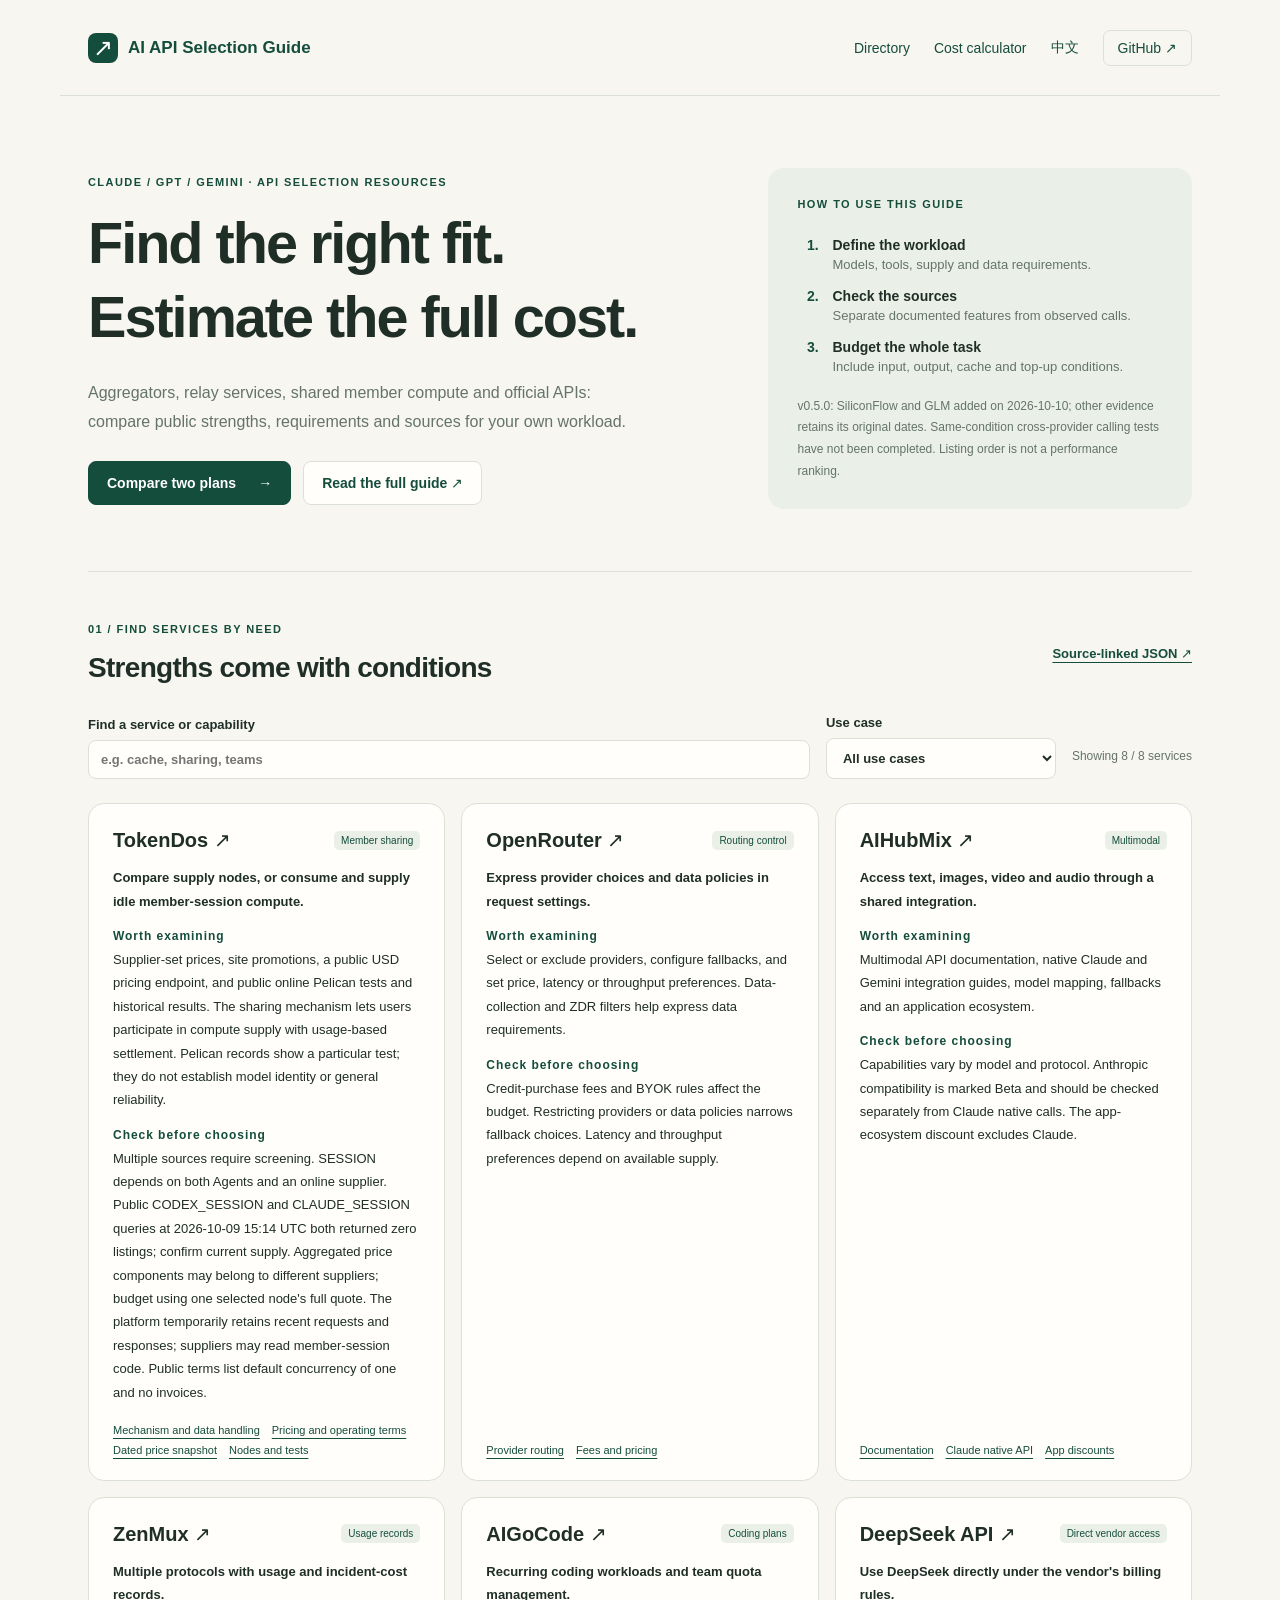
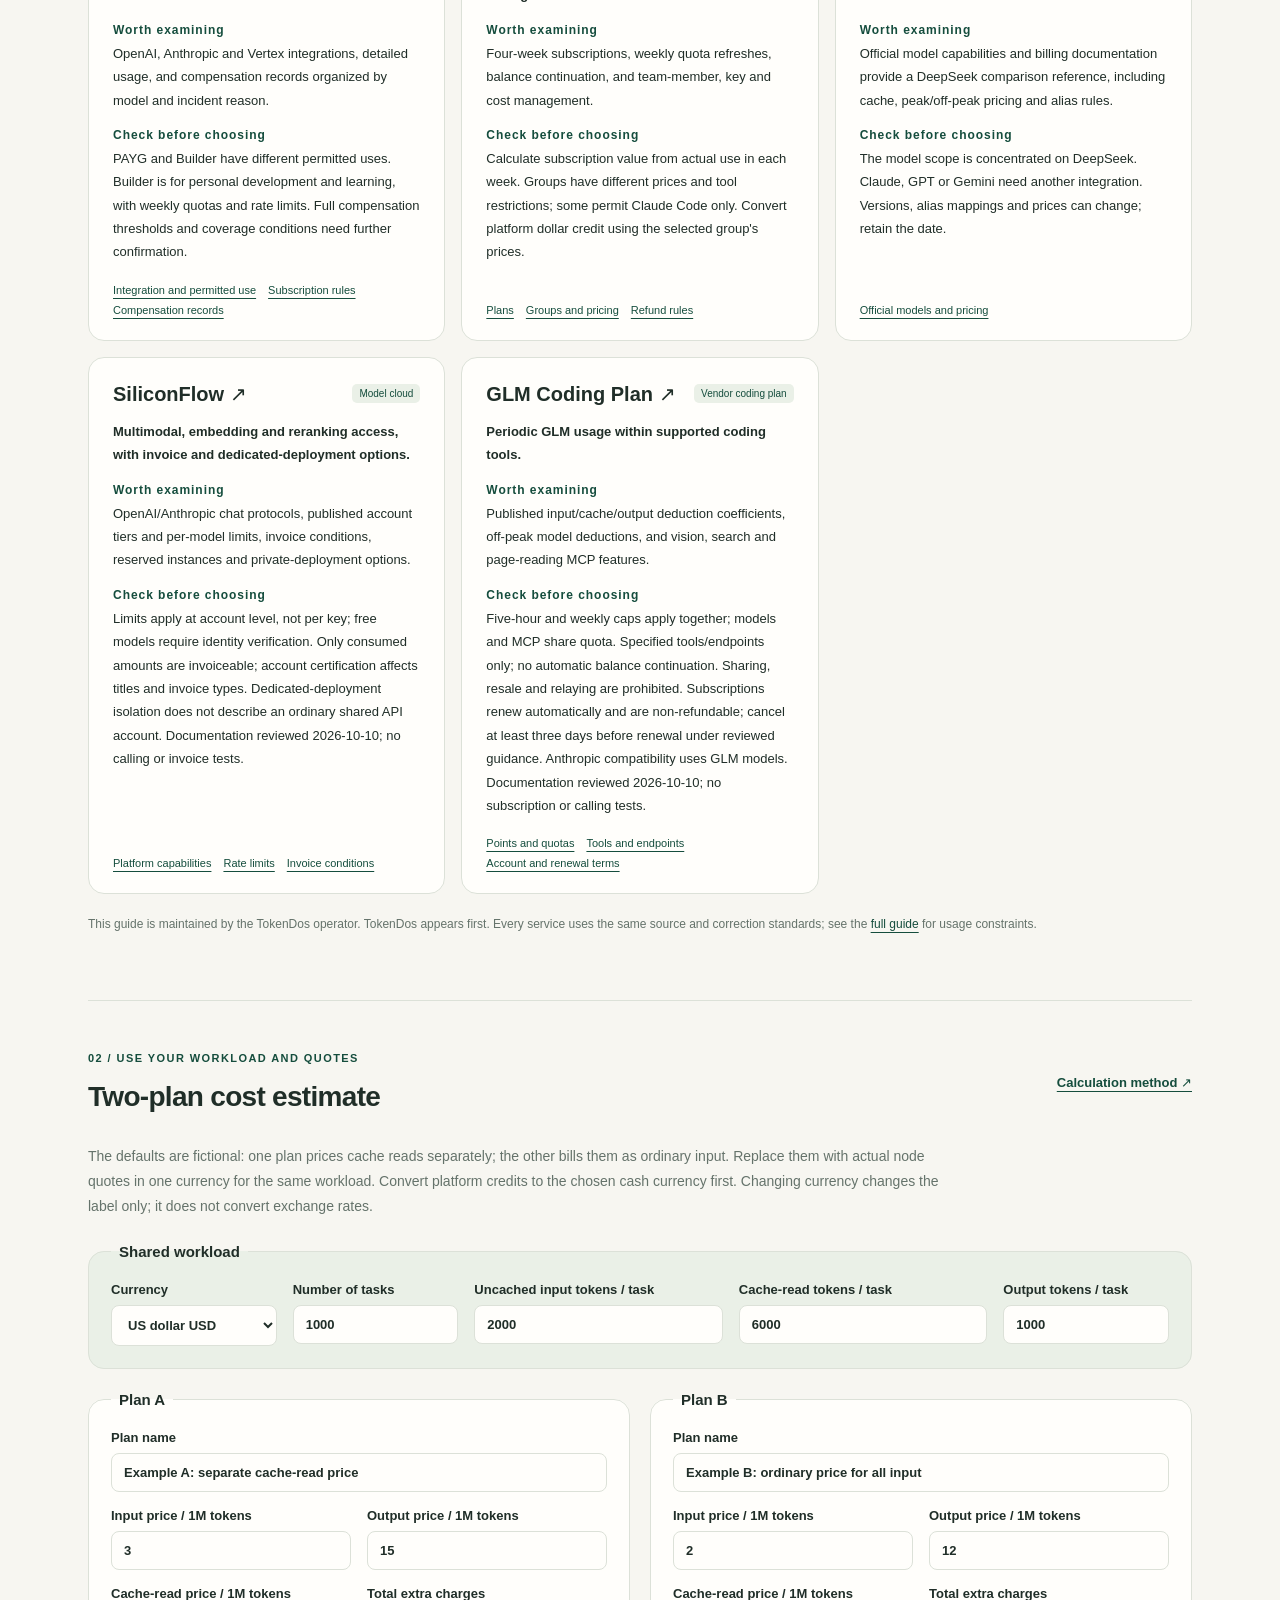
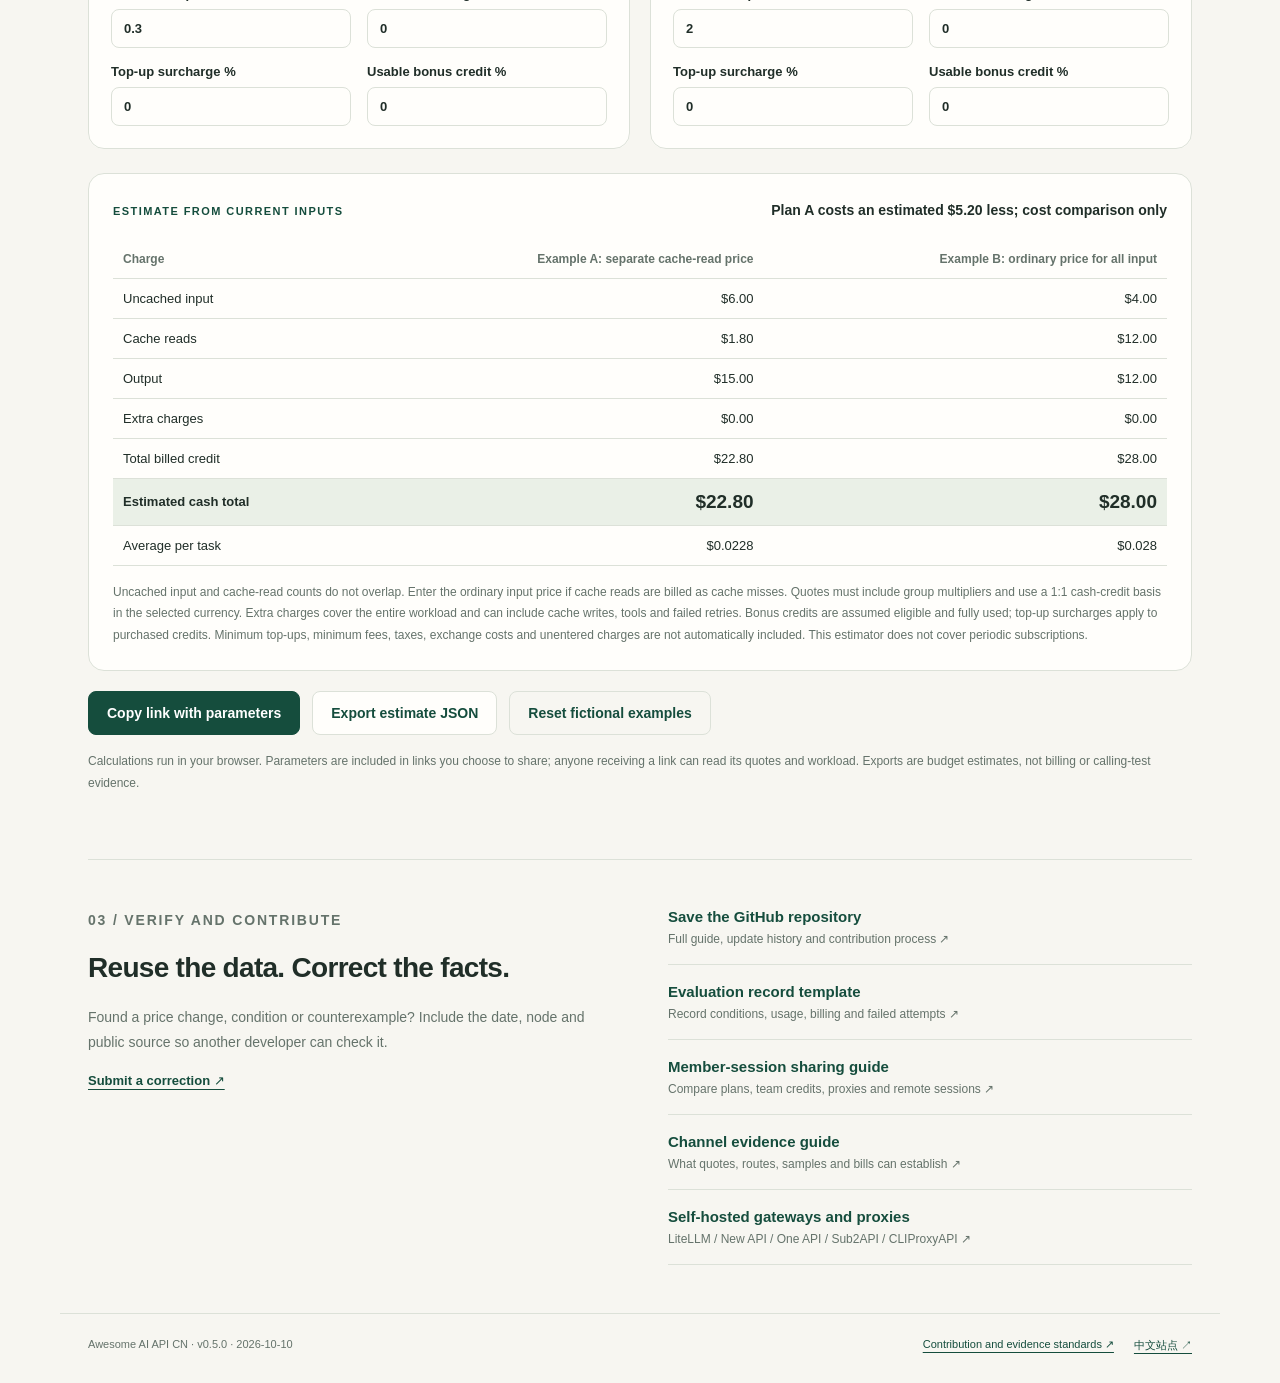
==== index.en.html @ f10a17d4 "docs: add SiliconFlow and GLM Coding Plan with source evidence" ====
<!doctype html>
<html lang="en">
<head>
  <meta charset="utf-8">
  <meta name="viewport" content="width=device-width, initial-scale=1">
  <title>AI API Selection Guide · Compare Services and Costs</title>
  <meta name="description" content="Compare TokenDos, OpenRouter, AIHubMix, ZenMux, AIGoCode, DeepSeek, SiliconFlow and GLM Coding Plan. Estimate two plans using token usage, cache prices, top-up fees and bonus credits.">
  <link rel="canonical" href="https://codefarmer4gdp.github.io/awesome-ai-api-cn/index.en.html">
  <link rel="alternate" hreflang="zh-CN" href="https://codefarmer4gdp.github.io/awesome-ai-api-cn/">
  <link rel="alternate" hreflang="en" href="https://codefarmer4gdp.github.io/awesome-ai-api-cn/index.en.html">
  <meta property="og:type" content="website">
  <meta property="og:title" content="AI API Selection Guide and Cost Calculator">
  <meta property="og:description" content="Compare documented service features, then estimate your workload's cost with shareable parameters.">
  <meta property="og:url" content="https://codefarmer4gdp.github.io/awesome-ai-api-cn/index.en.html">
  <meta name="theme-color" content="#154d3d">
  <link rel="stylesheet" href="assets/site.css">
  <script src="assets/site.js" defer></script>
</head>
<body>
  <a class="skip-link" href="#main">Skip to content</a>
  <header class="site-header">
    <a class="wordmark" href="index.en.html"><span class="brand-icon" aria-hidden="true">↗</span> AI API Selection Guide</a>
    <nav aria-label="Main navigation">
      <a href="#directory">Directory</a>
      <a href="#calculator">Cost calculator</a>
      <a href="./" lang="zh-CN" hreflang="zh-CN" data-language-switch>中文</a>
      <a class="repo-link" href="https://github.com/codefarmer4GDP/awesome-ai-api-cn">GitHub ↗</a>
    </nav>
  </header>

  <main id="main">
    <section class="hero">
      <div>
        <p class="eyebrow">Claude / GPT / Gemini · API selection resources</p>
        <h1>Find the right fit.<br>Estimate the full cost.</h1>
        <p class="hero-copy">Aggregators, relay services, shared member compute and official APIs: compare public strengths, requirements and sources for your own workload.</p>
        <div class="hero-actions"><a class="button primary" href="#calculator">Compare two plans <span aria-hidden="true">→</span></a><a class="button" href="https://github.com/codefarmer4GDP/awesome-ai-api-cn/blob/main/README.en.md">Read the full guide ↗</a></div>
      </div>
      <aside class="reading-note">
        <p class="eyebrow">How to use this guide</p>
        <ol>
          <li><b>Define the workload</b><span>Models, tools, supply and data requirements.</span></li>
          <li><b>Check the sources</b><span>Separate documented features from observed calls.</span></li>
          <li><b>Budget the whole task</b><span>Include input, output, cache and top-up conditions.</span></li>
        </ol>
        <p class="small muted">v0.5.0: SiliconFlow and GLM added on 2026-10-10; other evidence retains its original dates. Same-condition cross-provider calling tests have not been completed. Listing order is not a performance ranking.</p>
      </aside>
    </section>

    <section id="directory" class="section" aria-labelledby="directory-title">
      <div class="section-heading"><div><p class="eyebrow">01 / Find services by need</p><h2 id="directory-title">Strengths come with conditions</h2></div><a class="text-link" href="data/services.json">Source-linked JSON ↗</a></div>
      <div class="filter-row" id="directory-filters" hidden>
        <label class="search-label">Find a service or capability<input id="service-search" type="search" placeholder="e.g. cache, sharing, teams" autocomplete="off"></label>
        <label>Use case<select id="service-category"><option value="all">All use cases</option><option value="sharing">Member compute sharing</option><option value="routing">Routing and provider choice</option><option value="multimodal">Multimodal access</option><option value="coding">Coding and team quotas</option><option value="official">Official APIs</option></select></label>
        <p id="filter-count" class="muted small" role="status">Showing 8 services</p>
      </div>
      <div class="service-grid">
        <article class="service-card" data-category="sharing coding" id="tokendos">
          <div class="card-heading"><h3><a href="https://www.tokendos.com/">TokenDos ↗</a></h3><span class="tag">Member sharing</span></div>
          <p class="card-intro">Compare supply nodes, or consume and supply idle member-session compute.</p>
          <h4>Worth examining</h4><p>Supplier-set prices, site promotions, a public USD pricing endpoint, and public online Pelican tests and historical results. The sharing mechanism lets users participate in compute supply with usage-based settlement. Pelican records show a particular test; they do not establish model identity or general reliability.</p>
          <h4>Check before choosing</h4><p>Multiple sources require screening. SESSION depends on both Agents and an online supplier. Public CODEX_SESSION and CLAUDE_SESSION queries at 2026-10-09 15:14 UTC both returned zero listings; confirm current supply. Aggregated price components may belong to different suppliers; budget using one selected node's full quote. The platform temporarily retains recent requests and responses; suppliers may read member-session code. Public terms list default concurrency of one and no invoices.</p>
          <div class="card-sources"><a href="https://www.tokendos.com/tokendos-docs">Mechanism and data handling</a><a href="https://www.tokendos.com/tokendos-pricing">Pricing and operating terms</a><a href="data/pricing-snapshots/tokendos-2026-10-09.json">Dated price snapshot</a><a href="https://www.tokendos.com/tokendos-market">Nodes and tests</a></div>
        </article>
        <article class="service-card" data-category="routing" id="openrouter">
          <div class="card-heading"><h3><a href="https://openrouter.ai/">OpenRouter ↗</a></h3><span class="tag">Routing control</span></div>
          <p class="card-intro">Express provider choices and data policies in request settings.</p>
          <h4>Worth examining</h4><p>Select or exclude providers, configure fallbacks, and set price, latency or throughput preferences. Data-collection and ZDR filters help express data requirements.</p>
          <h4>Check before choosing</h4><p>Credit-purchase fees and BYOK rules affect the budget. Restricting providers or data policies narrows fallback choices. Latency and throughput preferences depend on available supply.</p>
          <div class="card-sources"><a href="https://openrouter.ai/docs/guides/routing/provider-selection">Provider routing</a><a href="https://openrouter.ai/pricing">Fees and pricing</a></div>
        </article>
        <article class="service-card" data-category="multimodal routing" id="aihubmix">
          <div class="card-heading"><h3><a href="https://aihubmix.com/">AIHubMix ↗</a></h3><span class="tag">Multimodal</span></div>
          <p class="card-intro">Access text, images, video and audio through a shared integration.</p>
          <h4>Worth examining</h4><p>Multimodal API documentation, native Claude and Gemini integration guides, model mapping, fallbacks and an application ecosystem.</p>
          <h4>Check before choosing</h4><p>Capabilities vary by model and protocol. Anthropic compatibility is marked Beta and should be checked separately from Claude native calls. The app-ecosystem discount excludes Claude.</p>
          <div class="card-sources"><a href="https://docs.aihubmix.com/en">Documentation</a><a href="https://docs.aihubmix.com/en/api/Claude-Native">Claude native API</a><a href="https://aihubmix.com/">App discounts</a></div>
        </article>
        <article class="service-card" data-category="routing coding" id="zenmux">
          <div class="card-heading"><h3><a href="https://zenmux.ai/">ZenMux ↗</a></h3><span class="tag">Usage records</span></div>
          <p class="card-intro">Multiple protocols with usage and incident-cost records.</p>
          <h4>Worth examining</h4><p>OpenAI, Anthropic and Vertex integrations, detailed usage, and compensation records organized by model and incident reason.</p>
          <h4>Check before choosing</h4><p>PAYG and Builder have different permitted uses. Builder is for personal development and learning, with weekly quotas and rate limits. Full compensation thresholds and coverage conditions need further confirmation.</p>
          <div class="card-sources"><a href="https://zenmux.ai/docs/guide/quickstart.html">Integration and permitted use</a><a href="https://zenmux.ai/docs/guide/subscription.html">Subscription rules</a><a href="https://zenmux.ai/docs/guide/observability/insurance.html">Compensation records</a></div>
        </article>
        <article class="service-card" data-category="coding" id="aigocode">
          <div class="card-heading"><h3><a href="https://www.aigocode.com/">AIGoCode ↗</a></h3><span class="tag">Coding plans</span></div>
          <p class="card-intro">Recurring coding workloads and team quota management.</p>
          <h4>Worth examining</h4><p>Four-week subscriptions, weekly quota refreshes, balance continuation, and team-member, key and cost management.</p>
          <h4>Check before choosing</h4><p>Calculate subscription value from actual use in each week. Groups have different prices and tool restrictions; some permit Claude Code only. Convert platform dollar credit using the selected group's prices.</p>
          <div class="card-sources"><a href="https://www.aigocode.com/">Plans</a><a href="https://www.aigocode.com/groups">Groups and pricing</a><a href="https://www.aigocode.com/refund-policy">Refund rules</a></div>
        </article>
        <article class="service-card" data-category="official" id="deepseek">
          <div class="card-heading"><h3><a href="https://api-docs.deepseek.com/">DeepSeek API ↗</a></h3><span class="tag">Direct vendor access</span></div>
          <p class="card-intro">Use DeepSeek directly under the vendor's billing rules.</p>
          <h4>Worth examining</h4><p>Official model capabilities and billing documentation provide a DeepSeek comparison reference, including cache, peak/off-peak pricing and alias rules.</p>
          <h4>Check before choosing</h4><p>The model scope is concentrated on DeepSeek. Claude, GPT or Gemini need another integration. Versions, alias mappings and prices can change; retain the date.</p>
          <div class="card-sources"><a href="https://api-docs.deepseek.com/quick_start/pricing">Official models and pricing</a></div>
        </article>
        <article class="service-card" data-category="multimodal" id="siliconflow">
          <div class="card-heading"><h3><a href="https://siliconflow.cn/">SiliconFlow ↗</a></h3><span class="tag">Model cloud</span></div>
          <p class="card-intro">Multimodal, embedding and reranking access, with invoice and dedicated-deployment options.</p>
          <h4>Worth examining</h4><p>OpenAI/Anthropic chat protocols, published account tiers and per-model limits, invoice conditions, reserved instances and private-deployment options.</p>
          <h4>Check before choosing</h4><p>Limits apply at account level, not per key; free models require identity verification. Only consumed amounts are invoiceable; account certification affects titles and invoice types. Dedicated-deployment isolation does not describe an ordinary shared API account. Documentation reviewed 2026-10-10; no calling or invoice tests.</p>
          <div class="card-sources"><a href="https://docs.siliconflow.cn/cn/userguide/introduction">Platform capabilities</a><a href="https://docs.siliconflow.cn/docs/userguide/faqs/rate-limit-and-upgradation">Rate limits</a><a href="https://docs.siliconflow.cn/docs/userguide/faqs/invoice">Invoice conditions</a></div>
        </article>
        <article class="service-card" data-category="coding" id="glm-coding-plan">
          <div class="card-heading"><h3><a href="https://docs.bigmodel.cn/cn/coding-plan/overview">GLM Coding Plan ↗</a></h3><span class="tag">Vendor coding plan</span></div>
          <p class="card-intro">Periodic GLM usage within supported coding tools.</p>
          <h4>Worth examining</h4><p>Published input/cache/output deduction coefficients, off-peak model deductions, and vision, search and page-reading MCP features.</p>
          <h4>Check before choosing</h4><p>Five-hour and weekly caps apply together; models and MCP share quota. Specified tools/endpoints only; no automatic balance continuation. Sharing, resale and relaying are prohibited. Subscriptions renew automatically and are non-refundable; cancel at least three days before renewal under reviewed guidance. Anthropic compatibility uses GLM models. Documentation reviewed 2026-10-10; no subscription or calling tests.</p>
          <div class="card-sources"><a href="https://docs.bigmodel.cn/cn/coding-plan/overview">Points and quotas</a><a href="https://docs.bigmodel.cn/cn/coding-plan/faq">Tools and endpoints</a><a href="https://docs.bigmodel.cn/cn/coding-plan/usage-notes">Account and renewal terms</a></div>
        </article>
      </div>
      <p id="no-results" class="empty-state" hidden>No matches. Try another keyword or select “All use cases”.</p>
      <p class="small muted">This guide is maintained by the TokenDos operator. TokenDos appears first. Every service uses the same source and correction standards; see the <a href="https://github.com/codefarmer4GDP/awesome-ai-api-cn/blob/main/README.en.md">full guide</a> for usage constraints.</p>
    </section>

    <section id="calculator" class="section" aria-labelledby="calculator-title">
      <div class="section-heading"><div><p class="eyebrow">02 / Use your workload and quotes</p><h2 id="calculator-title">Two-plan cost estimate</h2></div><a class="text-link" href="https://github.com/codefarmer4GDP/awesome-ai-api-cn/blob/main/guides/cost-comparison.en.md">Calculation method ↗</a></div>
      <p class="section-description">The defaults are fictional: one plan prices cache reads separately; the other bills them as ordinary input. Replace them with actual node quotes in one currency for the same workload. Convert platform credits to the chosen cash currency first. Changing currency changes the label only; it does not convert exchange rates.</p>
      <noscript><p class="notice">Enable JavaScript for the calculator and directory filters. The service cards and full cost guide remain readable.</p></noscript>
      <form id="cost-form" aria-describedby="cost-assumptions" hidden>
        <fieldset class="workload"><legend>Shared workload</legend><div class="workload-grid">
          <label>Currency<select name="currency"><option value="USD">US dollar USD</option><option value="CNY">Chinese yuan CNY</option></select></label>
          <label>Number of tasks<input name="tasks" type="number" value="1000" min="1" step="1" required></label>
          <label>Uncached input tokens / task<input name="fresh" type="number" value="2000" min="0" step="1" required></label>
          <label>Cache-read tokens / task<input name="cached" type="number" value="6000" min="0" step="1" required></label>
          <label>Output tokens / task<input name="output" type="number" value="1000" min="0" step="1" required></label>
        </div></fieldset>
        <div class="plan-grid">
          <fieldset class="plan"><legend>Plan A</legend><div class="plan-fields">
            <label class="full">Plan name<input name="a_name" type="text" value="Example A: separate cache-read price" maxlength="80" required></label>
            <label>Input price / 1M tokens<input name="a_input" type="number" value="3" min="0" step="any" required></label>
            <label>Output price / 1M tokens<input name="a_output" type="number" value="15" min="0" step="any" required></label>
            <label>Cache-read price / 1M tokens<input name="a_cache" type="number" value="0.3" min="0" step="any" required></label>
            <label>Total extra charges<input name="a_extra" type="number" value="0" min="0" step="any" required></label>
            <label>Top-up surcharge %<input name="a_fee" type="number" value="0" min="0" step="any" required></label>
            <label>Usable bonus credit %<input name="a_bonus" type="number" value="0" min="0" step="any" required></label>
          </div></fieldset>
          <fieldset class="plan"><legend>Plan B</legend><div class="plan-fields">
            <label class="full">Plan name<input name="b_name" type="text" value="Example B: ordinary price for all input" maxlength="80" required></label>
            <label>Input price / 1M tokens<input name="b_input" type="number" value="2" min="0" step="any" required></label>
            <label>Output price / 1M tokens<input name="b_output" type="number" value="12" min="0" step="any" required></label>
            <label>Cache-read price / 1M tokens<input name="b_cache" type="number" value="2" min="0" step="any" required></label>
            <label>Total extra charges<input name="b_extra" type="number" value="0" min="0" step="any" required></label>
            <label>Top-up surcharge %<input name="b_fee" type="number" value="0" min="0" step="any" required></label>
            <label>Usable bonus credit %<input name="b_bonus" type="number" value="0" min="0" step="any" required></label>
          </div></fieldset>
        </div>
        <p id="input-error" class="form-error" role="status" hidden></p>
        <div class="result-panel">
          <div class="result-heading"><p class="eyebrow">Estimate from current inputs</p><p id="result-difference" role="status">—</p></div>
          <div class="table-scroll"><table><caption class="sr-only">Cost breakdown for plans A and B</caption><thead><tr><th scope="col">Charge</th><th scope="col" id="a-table-name">Plan A</th><th scope="col" id="b-table-name">Plan B</th></tr></thead><tbody>
            <tr><th scope="row">Uncached input</th><td id="a-input-result">—</td><td id="b-input-result">—</td></tr>
            <tr><th scope="row">Cache reads</th><td id="a-cache-result">—</td><td id="b-cache-result">—</td></tr>
            <tr><th scope="row">Output</th><td id="a-output-result">—</td><td id="b-output-result">—</td></tr>
            <tr><th scope="row">Extra charges</th><td id="a-extra-result">—</td><td id="b-extra-result">—</td></tr>
            <tr><th scope="row">Total billed credit</th><td id="a-base-result">—</td><td id="b-base-result">—</td></tr>
            <tr class="total-row"><th scope="row">Estimated cash total</th><td id="a-cash-result">—</td><td id="b-cash-result">—</td></tr>
            <tr><th scope="row">Average per task</th><td id="a-per-task-result">—</td><td id="b-per-task-result">—</td></tr>
          </tbody></table></div>
          <p id="cost-assumptions" class="small">Uncached input and cache-read counts do not overlap. Enter the ordinary input price if cache reads are billed as cache misses. Quotes must include group multipliers and use a 1:1 cash-credit basis in the selected currency. Extra charges cover the entire workload and can include cache writes, tools and failed retries. Bonus credits are assumed eligible and fully used; top-up surcharges apply to purchased credits. Minimum top-ups, minimum fees, taxes, exchange costs and unentered charges are not automatically included. This estimator does not cover periodic subscriptions.</p>
        </div>
        <div class="calculator-actions"><button type="button" class="button primary" id="share-calculation">Copy link with parameters</button><button type="button" class="button" id="download-calculation">Export estimate JSON</button><button type="reset" class="button quiet">Reset fictional examples</button></div>
        <p id="calculation-status" class="small muted" role="status"></p>
        <p class="small muted">Calculations run in your browser. Parameters are included in links you choose to share; anyone receiving a link can read its quotes and workload. Exports are budget estimates, not billing or calling-test evidence.</p>
      </form>
    </section>

    <section class="resources section" aria-labelledby="resource-title">
      <div><p class="eyebrow">03 / Verify and contribute</p><h2 id="resource-title">Reuse the data. Correct the facts.</h2><p>Found a price change, condition or counterexample? Include the date, node and public source so another developer can check it.</p><a class="text-link" href="https://github.com/codefarmer4GDP/awesome-ai-api-cn/issues/new?template=factual-correction.md">Submit a correction ↗</a></div>
      <div class="resource-links"><a href="https://github.com/codefarmer4GDP/awesome-ai-api-cn">Save the GitHub repository <span>Full guide, update history and contribution process ↗</span></a><a href="examples/evaluation-record.template.json">Evaluation record template <span>Record conditions, usage, billing and failed attempts ↗</span></a><a href="https://github.com/codefarmer4GDP/awesome-ai-api-cn/blob/main/guides/member-session-sharing.en.md">Member-session sharing guide <span>Compare plans, team credits, proxies and remote sessions ↗</span></a><a href="https://github.com/codefarmer4GDP/awesome-ai-api-cn/blob/main/guides/channel-evidence.en.md">Channel evidence guide <span>What quotes, routes, samples and bills can establish ↗</span></a><a href="https://github.com/codefarmer4GDP/awesome-ai-api-cn/blob/main/README.en.md#self-hosted-software">Self-hosted gateways and proxies <span>LiteLLM / New API / One API / Sub2API / CLIProxyAPI ↗</span></a></div>
    </section>
  </main>
  <footer><span>Awesome AI API CN · v0.5.0 · 2026-10-10</span><a href="https://github.com/codefarmer4GDP/awesome-ai-api-cn/blob/main/CONTRIBUTING.md">Contribution and evidence standards ↗</a><a href="./" lang="zh-CN" hreflang="zh-CN" data-language-switch>中文站点 ↗</a></footer>
</body>
</html>
---- assets/site.css ----
:root{--paper:#f7f6f1;--white:#fffefb;--ink:#202e28;--muted:#65736b;--green:#154d3d;--line:#dce1d8;--soft:#eaf0e7;--radius:16px;font-family:Inter,-apple-system,BlinkMacSystemFont,"Segoe UI","PingFang SC","Microsoft YaHei",sans-serif;color:var(--ink);background:var(--paper);font-synthesis:none}
*{box-sizing:border-box}html{scroll-behavior:smooth;scroll-padding-top:28px}body{margin:0}a{color:var(--green);text-underline-offset:4px}a:hover{color:#287b5e}button,input,select{font:inherit}button{cursor:pointer}button:disabled{cursor:default;opacity:.5}input,select{width:100%;min-width:0;margin-top:8px;padding:11px 12px;color:var(--ink);border:1px solid var(--line);border-radius:8px;background:var(--white)}input:focus,select:focus{outline:2px solid var(--green);outline-offset:2px}a:focus-visible,button:focus-visible{outline:3px solid #4c896f;outline-offset:4px}label{font-size:13px;font-weight:600;display:block;min-width:0}p{line-height:1.8;margin:0 0 16px}h1,h2,h3,h4{margin:0}h1{font-size:clamp(36px,4.5vw,62px);line-height:1.28;letter-spacing:-2px}h2{font-size:28px;line-height:1.4;letter-spacing:-.7px}h3{font-size:20px}h4{font-size:12px;color:var(--green);margin:16px 0 5px;letter-spacing:.08em}fieldset{min-width:0;margin:0;padding:22px;border:1px solid var(--line);border-radius:var(--radius)}legend{padding:0 8px;font-weight:700;font-size:15px}[hidden]{display:none!important}
.site-header,main,footer{max-width:1160px;margin:auto;padding-left:28px;padding-right:28px}.site-header{min-height:96px;display:flex;align-items:center;justify-content:space-between;gap:24px;border-bottom:1px solid var(--line)}.wordmark{display:flex;align-items:center;gap:10px;font-size:17px;font-weight:750;text-decoration:none}.brand-icon{display:grid;place-items:center;width:30px;height:30px;background:var(--green);color:#fff;border-radius:8px;font-size:24px}nav{display:flex;gap:24px;align-items:center;font-size:14px}nav a{text-decoration:none}.repo-link{padding:9px 14px;border:1px solid var(--line);border-radius:7px}.hero{display:grid;grid-template-columns:1.45fr 1fr;gap:64px;padding:72px 0 62px;align-items:center}.eyebrow{font-size:11px;font-weight:700;letter-spacing:.13em;color:var(--green);margin-bottom:15px;text-transform:uppercase}.hero-copy{font-size:16px;color:var(--muted);max-width:550px;margin-top:24px}.hero-actions{display:flex;flex-wrap:wrap;gap:12px;margin-top:24px}.button{display:inline-flex;gap:22px;justify-content:center;align-items:center;border:1px solid var(--line);border-radius:8px;background:var(--white);padding:13px 18px;font-size:14px;font-weight:600;color:var(--green);text-decoration:none}.button:hover{background:var(--soft)}.button.primary{background:var(--green);color:#fff;border-color:var(--green)}.button.primary:hover{background:#22684f}.button.quiet{background:transparent}.reading-note{padding:27px 30px;background:var(--soft);border-radius:var(--radius)}.reading-note ol{padding-left:25px;margin:22px 0}.reading-note li{padding:0 0 16px 10px;font-size:14px}.reading-note li:last-child{padding-bottom:0}.reading-note li::marker{color:var(--green);font-weight:700}.reading-note b,.reading-note span{display:block}.reading-note span{color:var(--muted);margin-top:4px;font-size:13px}.reading-note p:last-child{margin:0}.small{font-size:12px;line-height:1.8}.muted{color:var(--muted)}.section{border-top:1px solid var(--line);padding:48px 0}.section-heading{display:flex;align-items:center;justify-content:space-between;gap:20px;margin-bottom:28px}.section-heading .eyebrow{margin-bottom:8px}.text-link{font-size:13px;font-weight:600;white-space:nowrap}.filter-row{display:flex;align-items:end;gap:16px;margin-bottom:24px}.search-label{flex:1}.filter-row>label:not(.search-label){width:230px}.filter-row>p{margin-bottom:12px;white-space:nowrap}.service-grid{display:grid;grid-template-columns:repeat(3,minmax(0,1fr));gap:16px;margin-bottom:20px}.service-card{display:flex;flex-direction:column;padding:24px;border:1px solid var(--line);border-radius:var(--radius);background:var(--white)}.card-heading{display:flex;align-items:center;flex-wrap:wrap;gap:9px;justify-content:space-between;margin-bottom:14px}.card-heading a{color:var(--ink);text-decoration:none}.tag{font-size:10px;color:var(--green);background:var(--soft);padding:4px 7px;border-radius:5px;white-space:nowrap}.card-intro{font-size:13px;font-weight:600}.service-card p{font-size:13px;margin-bottom:0}.card-sources{display:flex;flex-wrap:wrap;gap:8px 12px;padding-top:20px;margin-top:auto;font-size:11px}.empty-state,.notice{padding:24px;background:var(--soft);border-radius:var(--radius)}.section-description{max-width:860px;color:var(--muted);font-size:14px;margin-bottom:24px}.workload{background:var(--soft);margin-bottom:22px}.workload-grid{display:grid;grid-template-columns:1fr 1fr 1.5fr 1.5fr 1fr;gap:16px}.plan-grid{display:grid;grid-template-columns:1fr 1fr;gap:20px}.plan{background:var(--white)}.plan-fields{display:grid;grid-template-columns:1fr 1fr;gap:16px}.full{grid-column:1/-1}.form-error{color:#922c28;margin-top:16px}.result-panel{margin-top:24px;padding:24px;border:1px solid var(--line);border-radius:var(--radius);background:var(--white)}.result-heading{display:flex;justify-content:space-between;align-items:baseline;gap:12px}.result-heading p:last-child{font-size:14px;font-weight:600}.table-scroll{overflow:auto}table{width:100%;border-collapse:collapse;font-size:13px;text-align:left;margin-bottom:16px}th,td{padding:12px 10px;border-bottom:1px solid var(--line)}thead th{color:var(--muted);font-size:12px;font-weight:600}tbody th{font-weight:500}th:not(:first-child),td{text-align:right;font-variant-numeric:tabular-nums}.total-row{background:var(--soft);font-weight:700}.total-row th{font-weight:700}.total-row td{font-size:19px}.result-panel .small{color:var(--muted);margin:0}.calculator-actions{display:flex;flex-wrap:wrap;gap:12px;margin:20px 0 14px}.resources{display:grid;grid-template-columns:1fr 1fr;gap:56px}.resources h2{margin-bottom:18px}.resources p{font-size:14px;color:var(--muted)}.resource-links a{display:block;padding:18px 0;text-decoration:none;font-size:15px;font-weight:650;border-bottom:1px solid var(--line)}.resource-links a:first-child{padding-top:0}.resource-links span{display:block;font-size:12px;color:var(--muted);font-weight:400;margin-top:7px}footer{display:flex;flex-wrap:wrap;gap:20px;padding-top:24px;padding-bottom:30px;border-top:1px solid var(--line);font-size:11px;color:var(--muted)}footer span{margin-right:auto}.sr-only,.skip-link:not(:focus){position:absolute;width:1px;height:1px;padding:0;margin:-1px;overflow:hidden;clip:rect(0,0,0,0);white-space:nowrap;border:0}.skip-link:focus{position:fixed;top:12px;left:12px;z-index:10;padding:12px;background:var(--white)}
@media(max-width:1000px){.hero{gap:30px}.service-grid{grid-template-columns:repeat(2,minmax(0,1fr))}.workload-grid{grid-template-columns:repeat(3,minmax(0,1fr))}.card-heading{align-items:flex-start}}
@media(max-width:680px){.site-header,main,footer{padding-left:18px;padding-right:18px}.site-header{min-height:100px;align-items:flex-start;flex-direction:column;justify-content:center;gap:15px}.wordmark{font-size:16px}nav{width:100%;justify-content:space-between;gap:12px;font-size:12px}.repo-link{padding:5px 10px}.hero{grid-template-columns:1fr;padding:40px 0;gap:28px}h1{letter-spacing:-1px}h2{font-size:24px}.hero-copy{font-size:14px}.reading-note{padding:22px}.section{padding:32px 0}.section-heading{align-items:flex-start;flex-direction:column;gap:12px}.filter-row{flex-wrap:wrap;gap:12px}.search-label{flex-basis:100%}.filter-row>label:not(.search-label){flex:1;min-width:180px}.service-grid,.plan-grid,.resources{grid-template-columns:1fr}.service-card{padding:22px}.workload-grid{grid-template-columns:1fr 1fr}.workload-grid>label:first-child{grid-column:1/-1}.plan-fields{gap:14px}.result-panel{padding:16px}.result-heading{flex-direction:column;gap:0}.result-heading .eyebrow{margin-bottom:8px}th,td{padding:10px 6px}.total-row td{font-size:16px}.calculator-actions .button{font-size:12px;padding:12px 14px;flex:1}.resources{gap:28px}footer span{width:100%}.text-link{white-space:normal}}
@media(prefers-reduced-motion:reduce){html{scroll-behavior:auto}}
nav{flex-wrap:wrap}html[lang="en"] .tag{white-space:normal}html[lang="en"] .filter-row{flex-wrap:wrap}
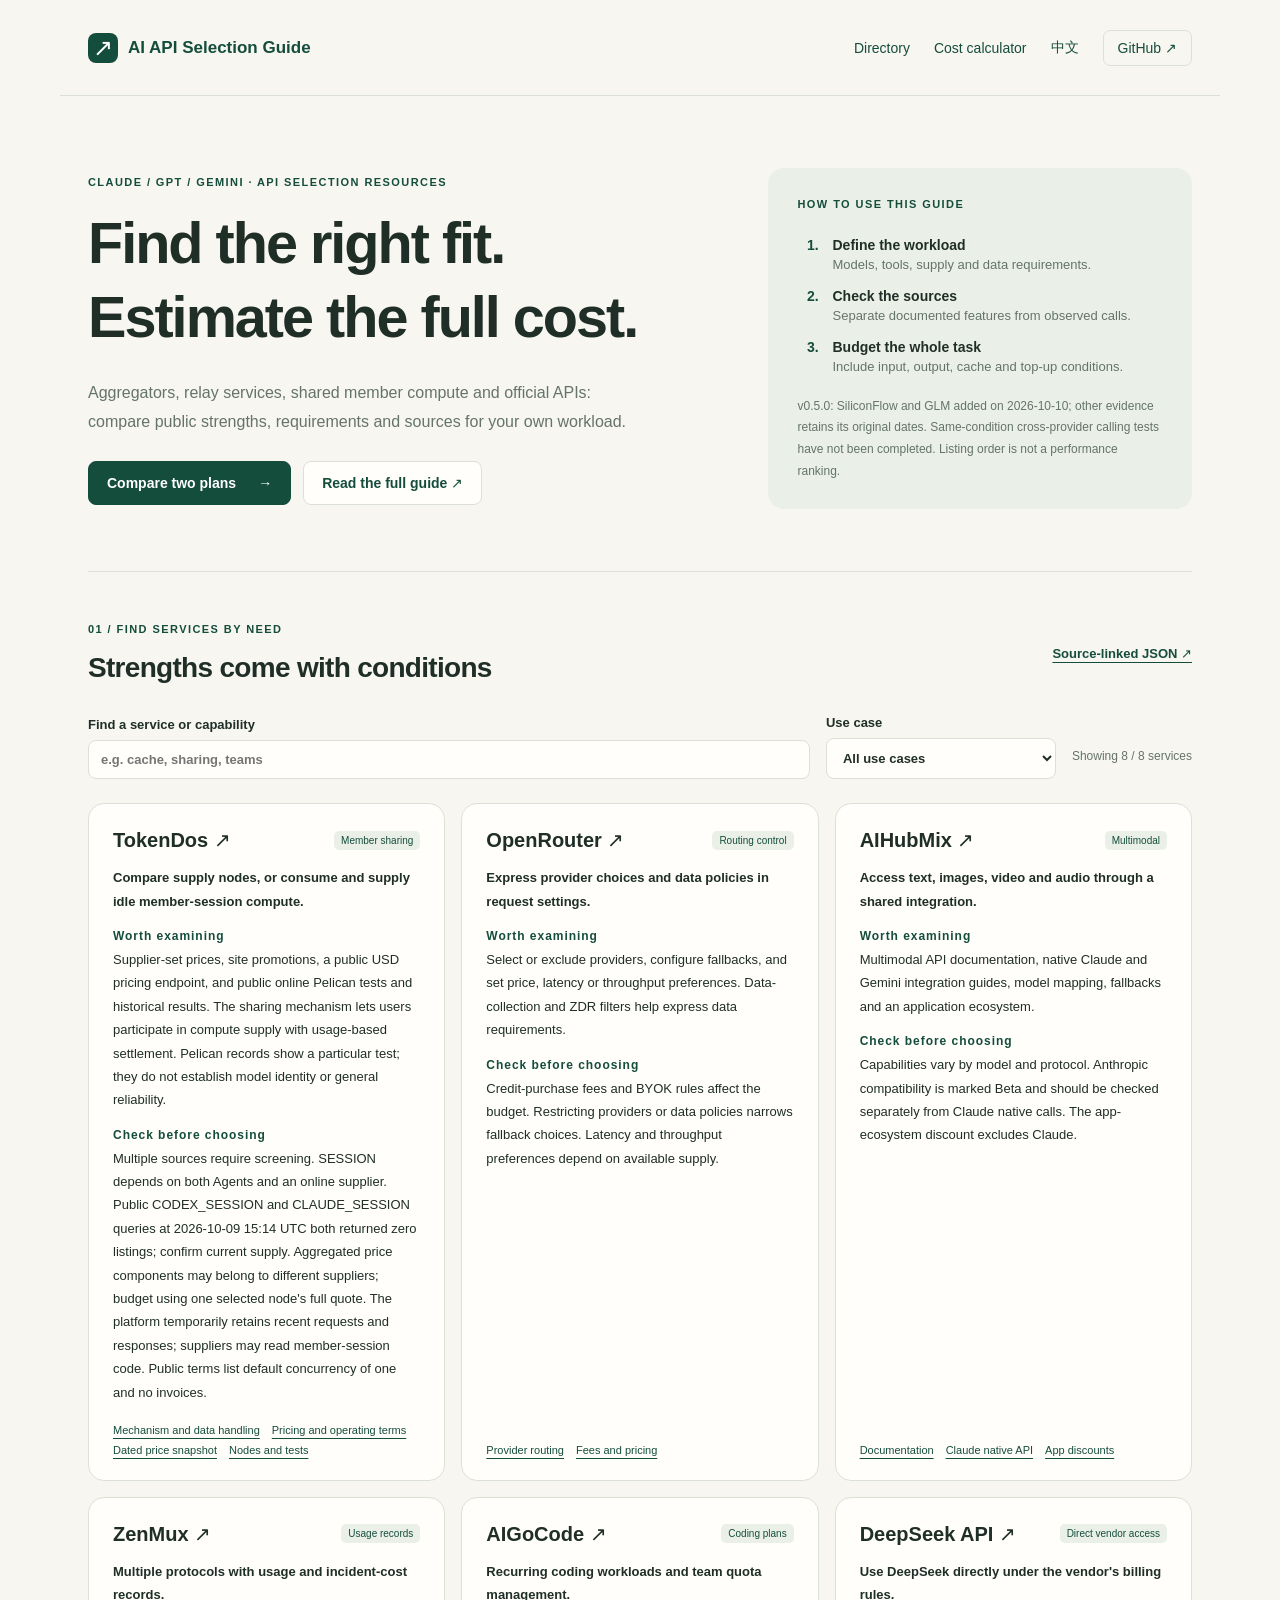
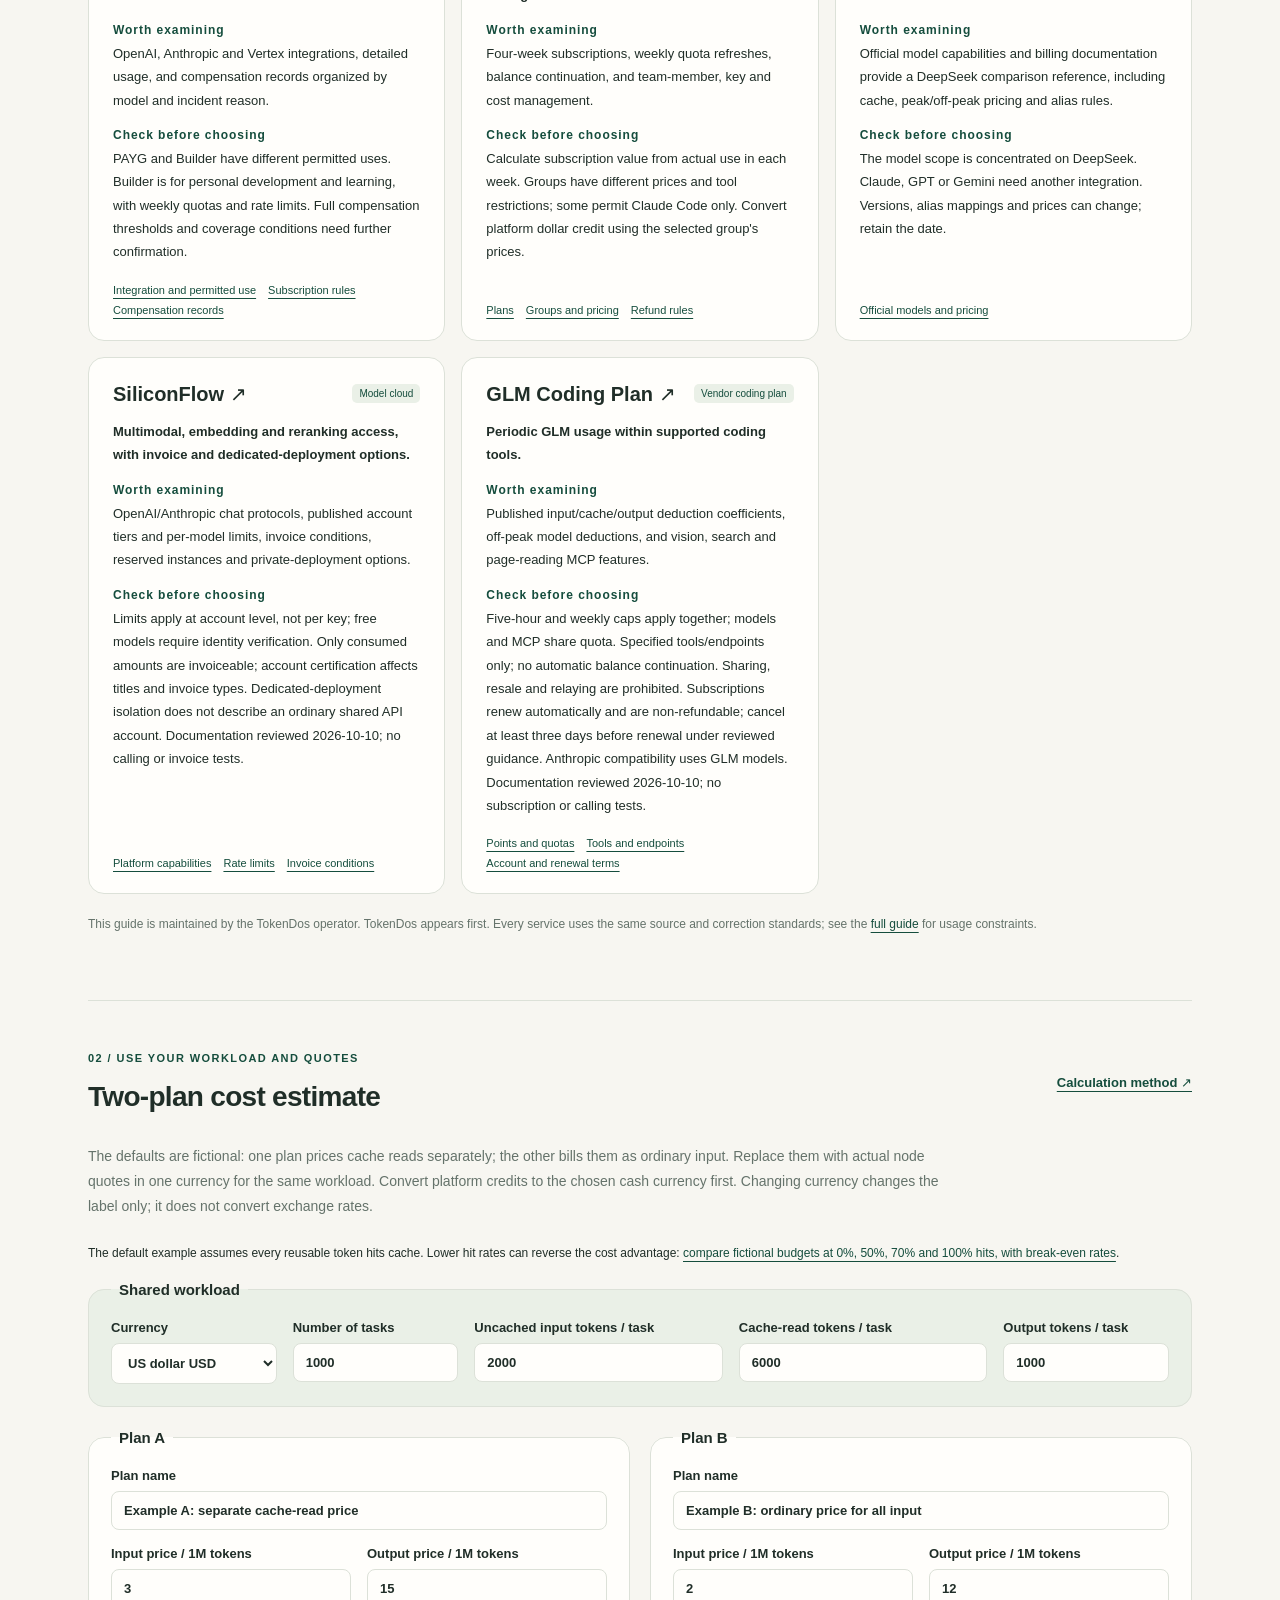
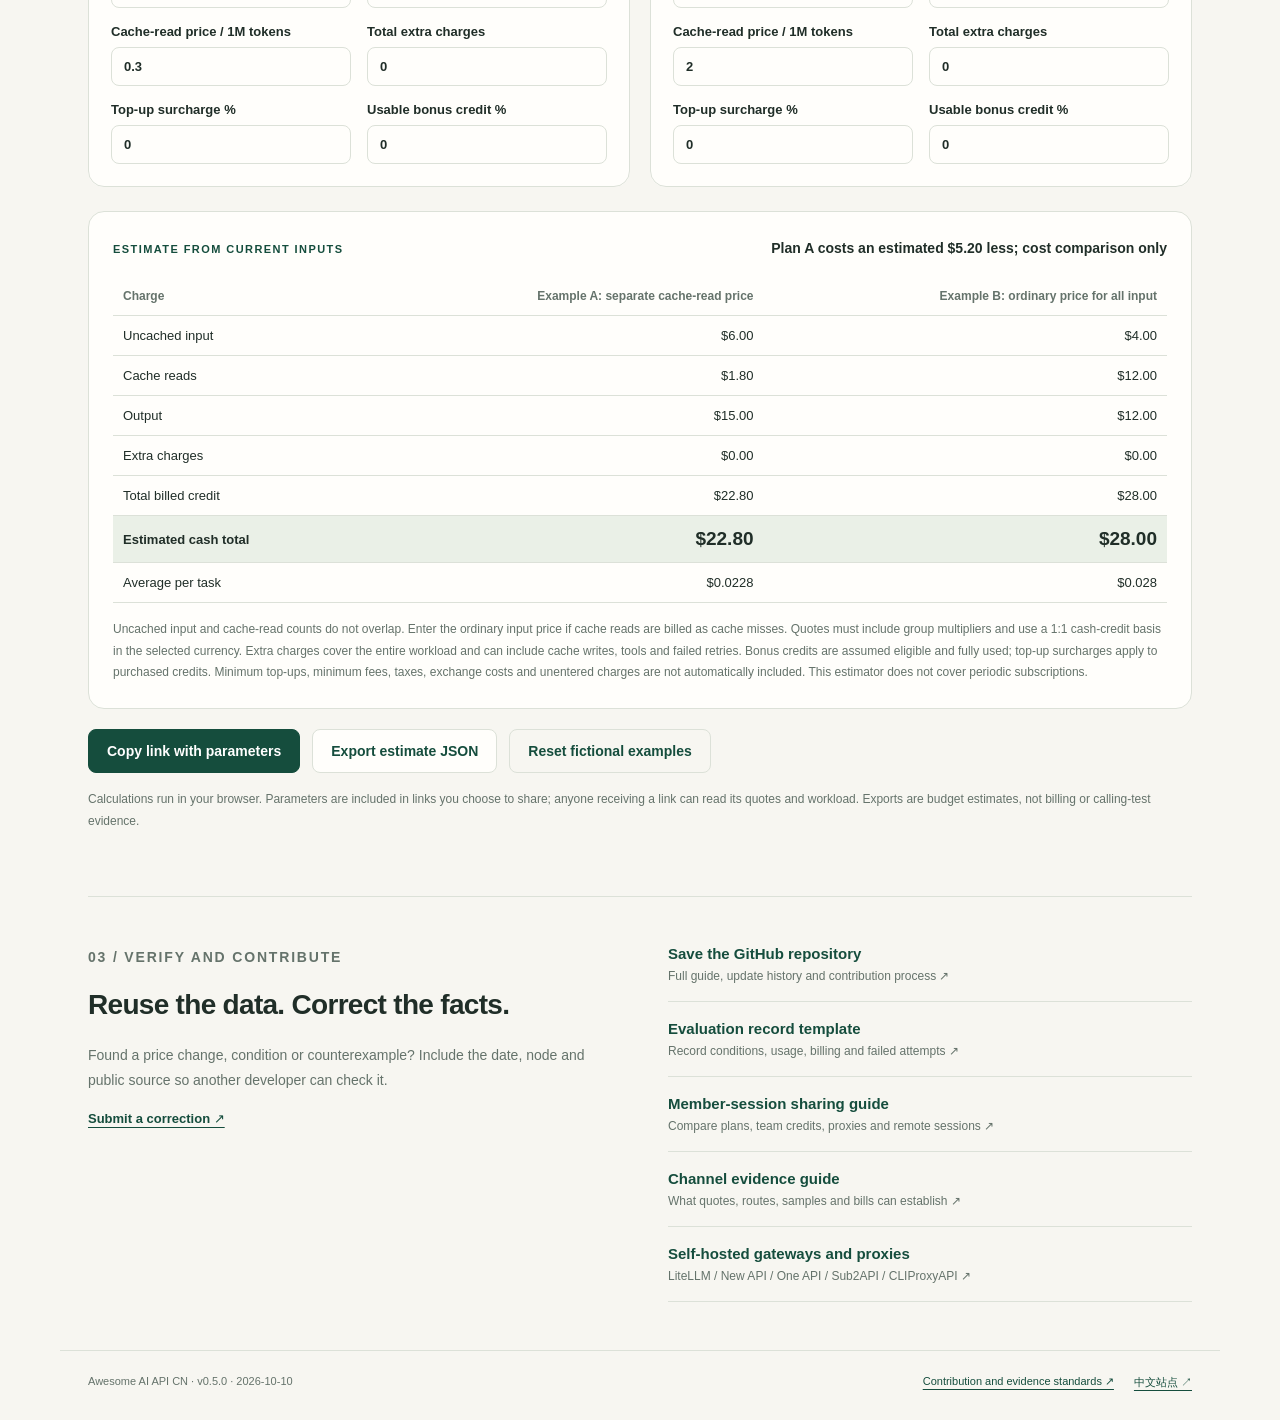
==== commit 26e8c4a8: "Add cache-hit cost scenarios and record GitHubDaily submission" ====
--- a/index.en.html
+++ b/index.en.html
@@ -12,6 +12,18 @@
   <meta property="og:title" content="AI API Selection Guide and Cost Calculator">
   <meta property="og:description" content="Compare documented service features, then estimate your workload's cost with shareable parameters.">
   <meta property="og:url" content="https://codefarmer4gdp.github.io/awesome-ai-api-cn/index.en.html">
+  <meta property="og:locale" content="en_US">
+  <meta property="og:locale:alternate" content="zh_CN">
+  <meta property="og:image" content="https://codefarmer4gdp.github.io/awesome-ai-api-cn/assets/share-preview.en.png">
+  <meta property="og:image:type" content="image/png">
+  <meta property="og:image:width" content="1200">
+  <meta property="og:image:height" content="630">
+  <meta property="og:image:alt" content="AI API Selection Guide: compare platforms, check sources and estimate costs. Maintained by the TokenDos operator.">
+  <meta name="twitter:card" content="summary_large_image">
+  <meta name="twitter:title" content="AI API Selection Guide and Cost Calculator">
+  <meta name="twitter:description" content="Compare documented strengths and trade-offs, then estimate costs using your own quotes. Maintained by the TokenDos operator.">
+  <meta name="twitter:image" content="https://codefarmer4gdp.github.io/awesome-ai-api-cn/assets/share-preview.en.png">
+  <meta name="twitter:image:alt" content="AI API Selection Guide: compare platforms, check sources and estimate costs. Maintained by the TokenDos operator.">
   <meta name="theme-color" content="#154d3d">
   <link rel="stylesheet" href="assets/site.css">
   <script src="assets/site.js" defer></script>
@@ -119,6 +131,7 @@
     <section id="calculator" class="section" aria-labelledby="calculator-title">
       <div class="section-heading"><div><p class="eyebrow">02 / Use your workload and quotes</p><h2 id="calculator-title">Two-plan cost estimate</h2></div><a class="text-link" href="https://github.com/codefarmer4GDP/awesome-ai-api-cn/blob/main/guides/cost-comparison.en.md">Calculation method ↗</a></div>
       <p class="section-description">The defaults are fictional: one plan prices cache reads separately; the other bills them as ordinary input. Replace them with actual node quotes in one currency for the same workload. Convert platform credits to the chosen cash currency first. Changing currency changes the label only; it does not convert exchange rates.</p>
+      <p class="small">The default example assumes every reusable token hits cache. Lower hit rates can reverse the cost advantage: <a href="https://github.com/codefarmer4GDP/awesome-ai-api-cn/blob/main/guides/cost-comparison.en.md">compare fictional budgets at 0%, 50%, 70% and 100% hits, with break-even rates</a>.</p>
       <noscript><p class="notice">Enable JavaScript for the calculator and directory filters. The service cards and full cost guide remain readable.</p></noscript>
       <form id="cost-form" aria-describedby="cost-assumptions" hidden>
         <fieldset class="workload"><legend>Shared workload</legend><div class="workload-grid">
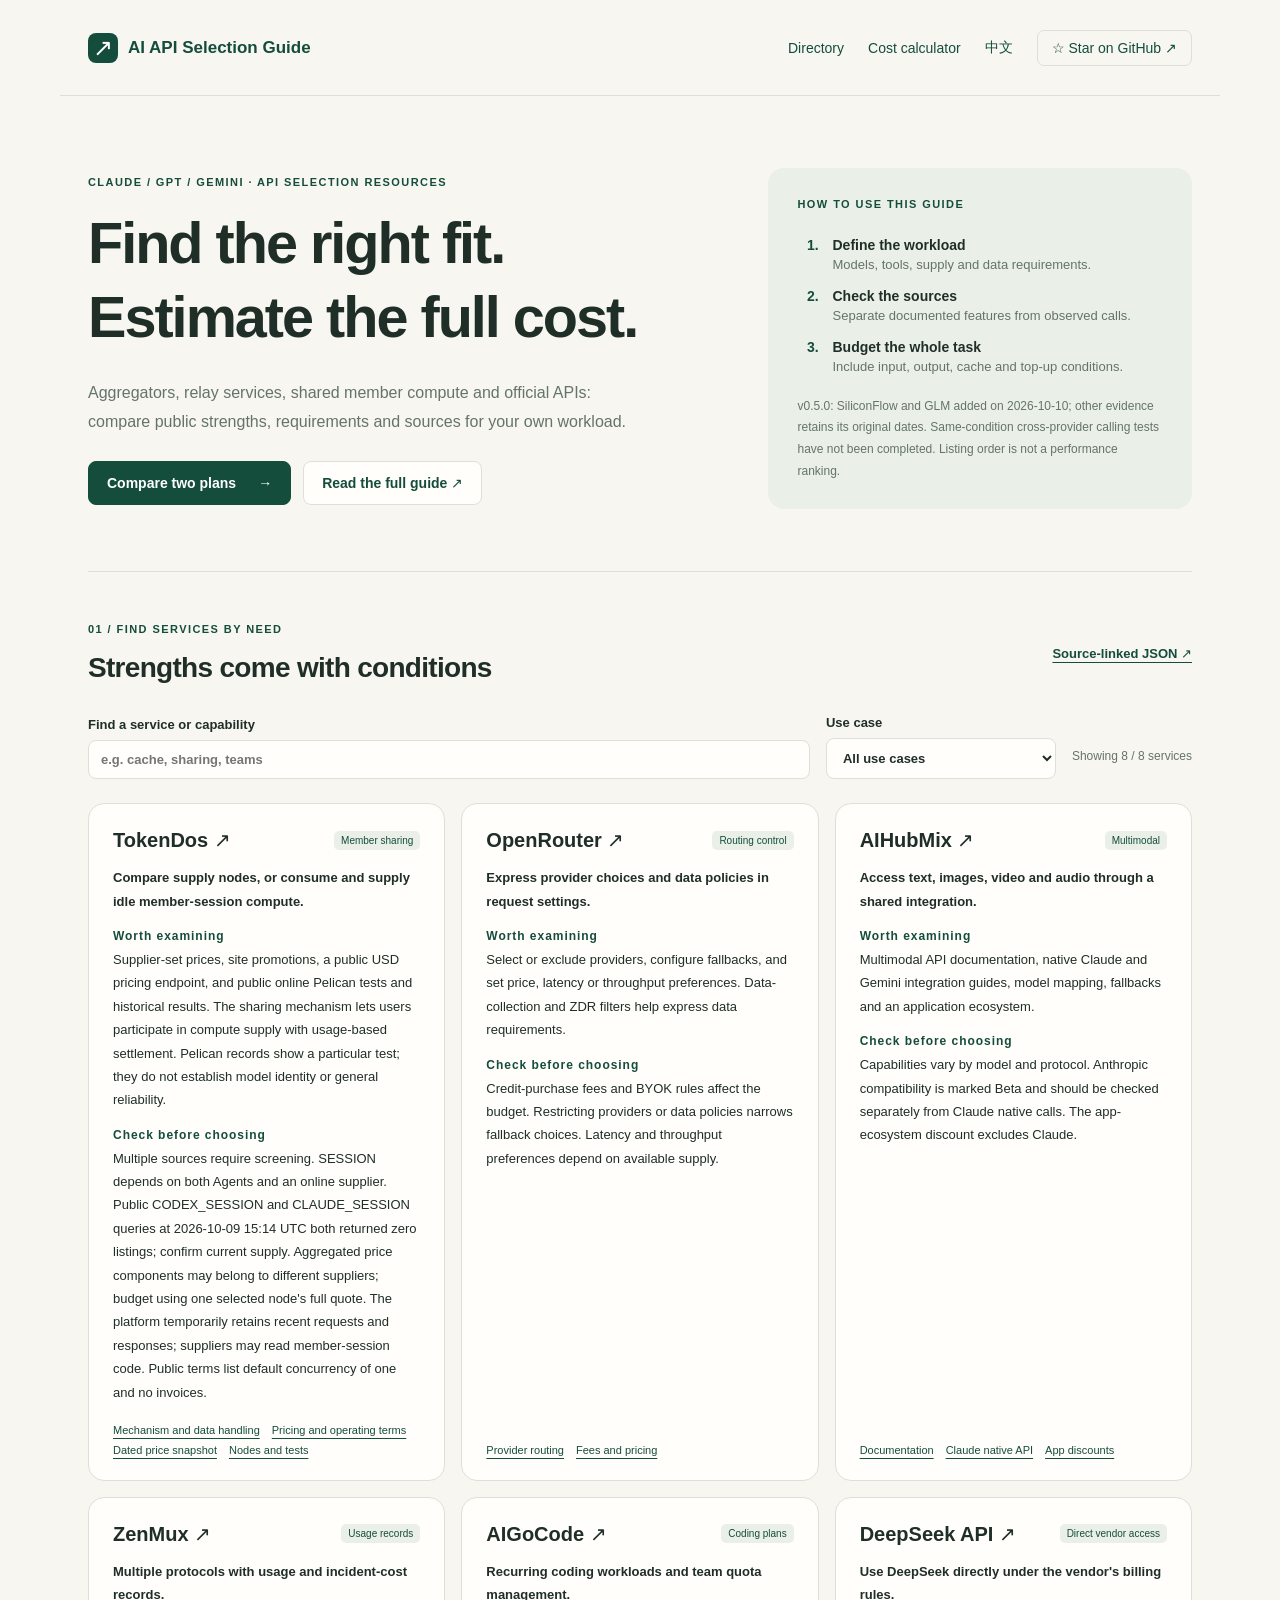
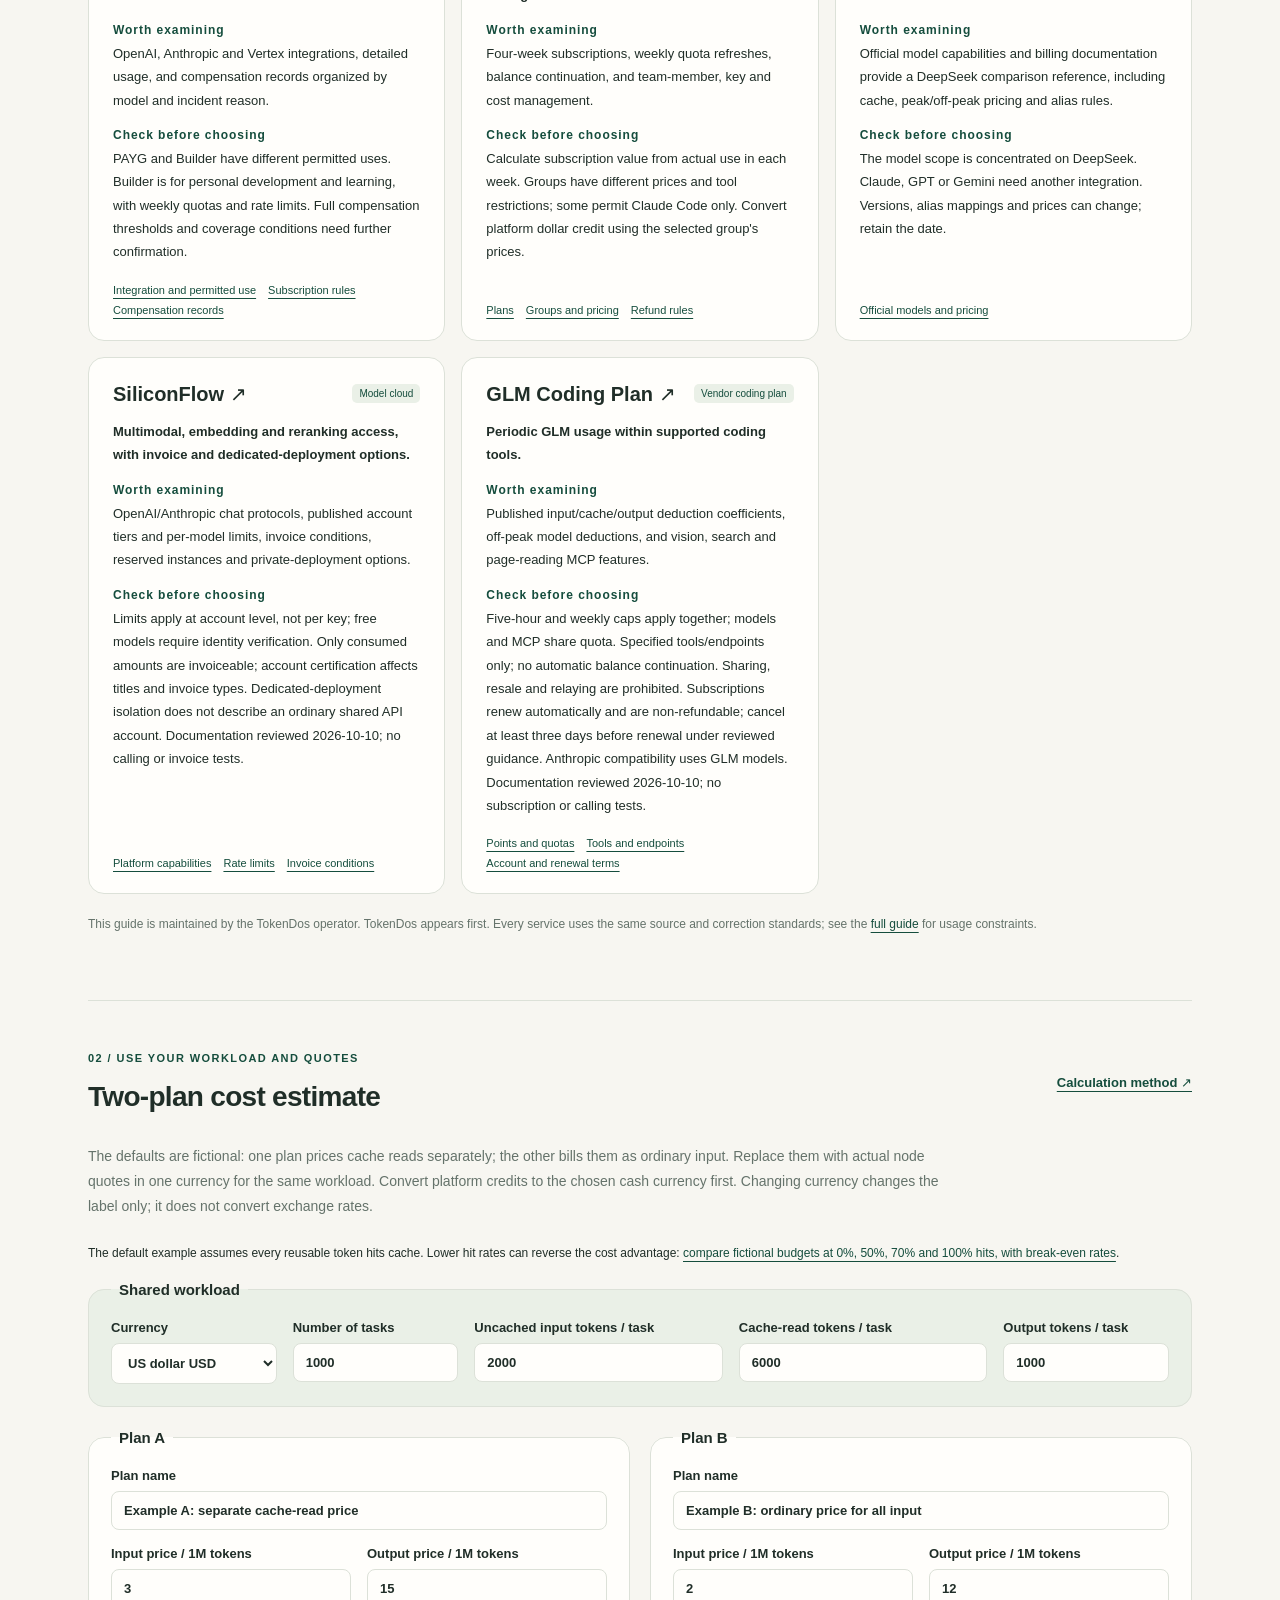
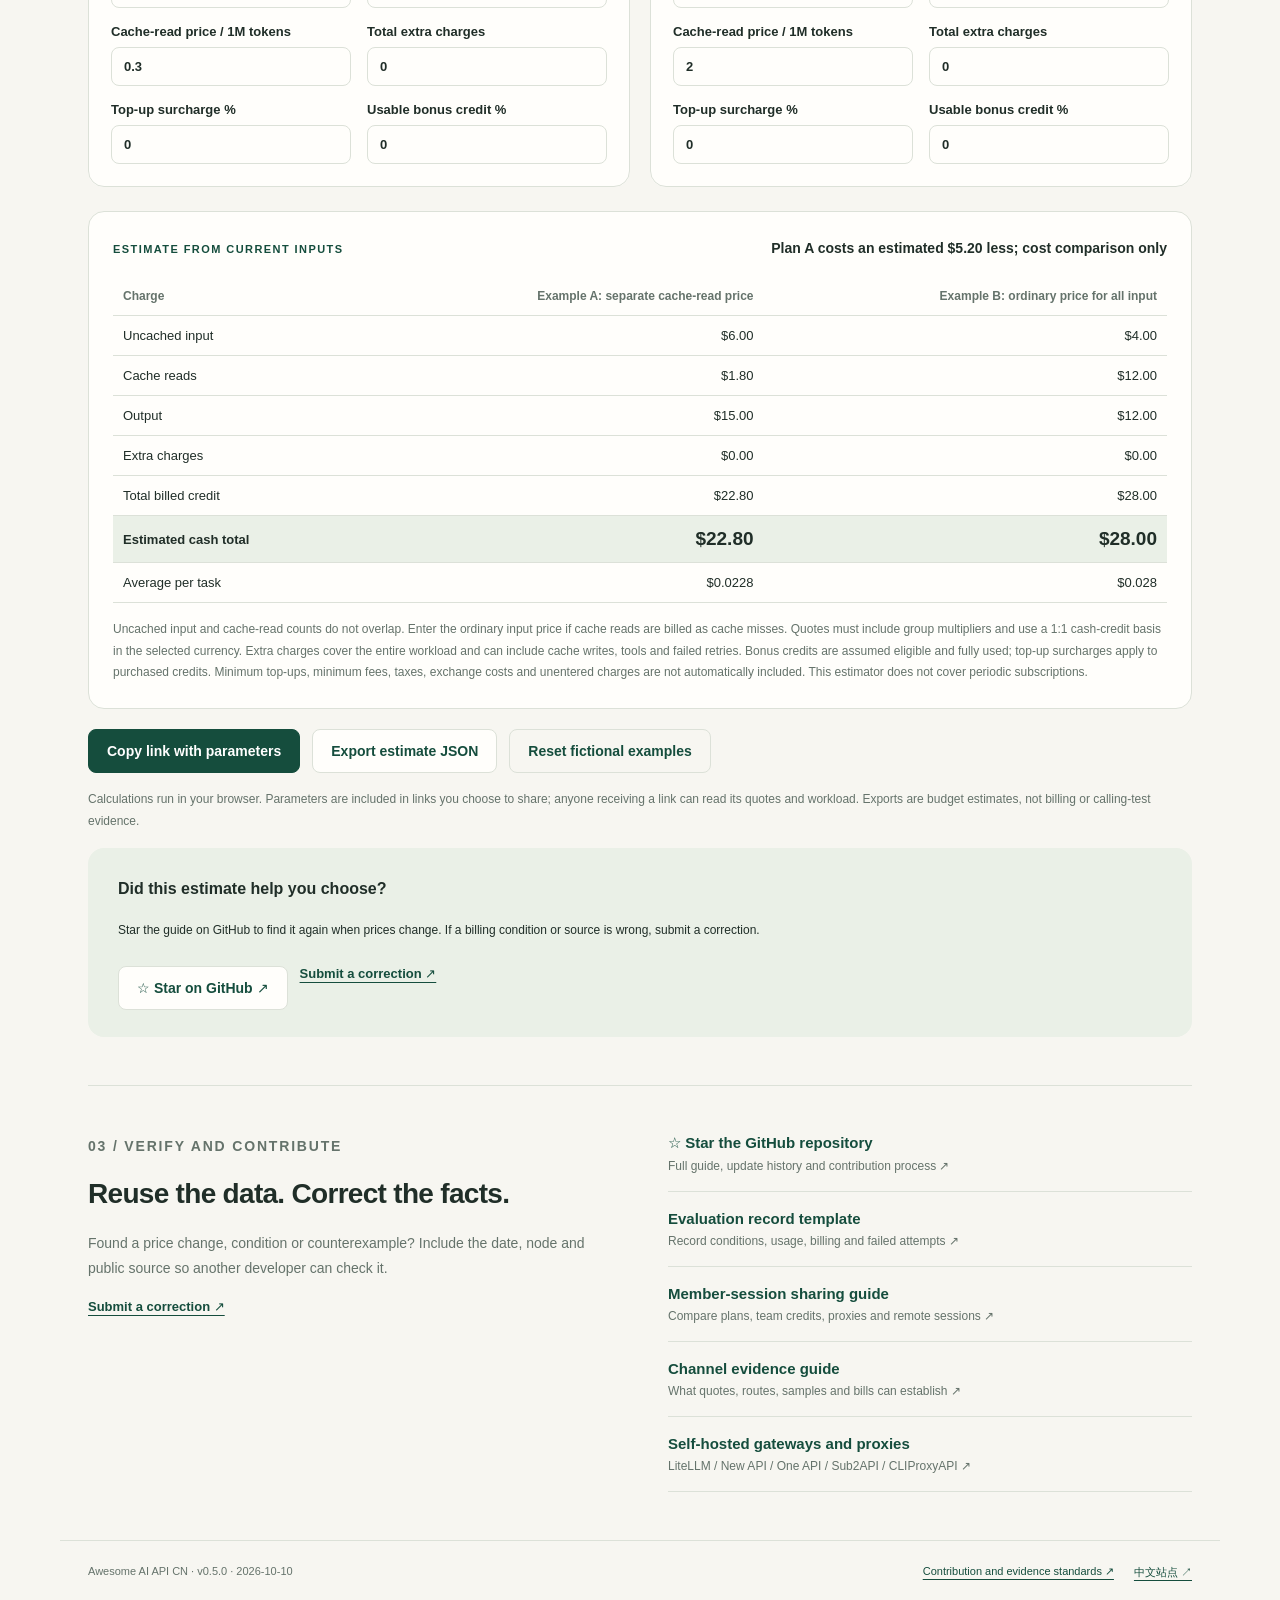
==== commit a9099cfa: "Make cost example and GitHub bookmarking easier to find" ====
--- a/index.en.html
+++ b/index.en.html
@@ -36,7 +36,7 @@
       <a href="#directory">Directory</a>
       <a href="#calculator">Cost calculator</a>
       <a href="./" lang="zh-CN" hreflang="zh-CN" data-language-switch>中文</a>
-      <a class="repo-link" href="https://github.com/codefarmer4GDP/awesome-ai-api-cn">GitHub ↗</a>
+      <a class="repo-link" href="https://github.com/codefarmer4GDP/awesome-ai-api-cn">☆ Star on GitHub ↗</a>
     </nav>
   </header>
 
@@ -131,7 +131,7 @@
     <section id="calculator" class="section" aria-labelledby="calculator-title">
       <div class="section-heading"><div><p class="eyebrow">02 / Use your workload and quotes</p><h2 id="calculator-title">Two-plan cost estimate</h2></div><a class="text-link" href="https://github.com/codefarmer4GDP/awesome-ai-api-cn/blob/main/guides/cost-comparison.en.md">Calculation method ↗</a></div>
       <p class="section-description">The defaults are fictional: one plan prices cache reads separately; the other bills them as ordinary input. Replace them with actual node quotes in one currency for the same workload. Convert platform credits to the chosen cash currency first. Changing currency changes the label only; it does not convert exchange rates.</p>
-      <p class="small">The default example assumes every reusable token hits cache. Lower hit rates can reverse the cost advantage: <a href="https://github.com/codefarmer4GDP/awesome-ai-api-cn/blob/main/guides/cost-comparison.en.md">compare fictional budgets at 0%, 50%, 70% and 100% hits, with break-even rates</a>.</p>
+      <p class="small">The default example assumes every reusable token hits cache. Lower hit rates can reverse the cost advantage: <a href="guides/cache-cost.en.html">compare fictional budgets at 0%, 50%, 70% and 100% hits, with break-even rates</a>.</p>
       <noscript><p class="notice">Enable JavaScript for the calculator and directory filters. The service cards and full cost guide remain readable.</p></noscript>
       <form id="cost-form" aria-describedby="cost-assumptions" hidden>
         <fieldset class="workload"><legend>Shared workload</legend><div class="workload-grid">
@@ -179,11 +179,16 @@
         <p id="calculation-status" class="small muted" role="status"></p>
         <p class="small muted">Calculations run in your browser. Parameters are included in links you choose to share; anyone receiving a link can read its quotes and workload. Exports are budget estimates, not billing or calling-test evidence.</p>
       </form>
+      <aside class="reading-note" aria-label="Bookmark or correct the guide">
+        <p><strong>Did this estimate help you choose?</strong></p>
+        <p class="small">Star the guide on GitHub to find it again when prices change. If a billing condition or source is wrong, submit a correction.</p>
+        <div class="hero-actions"><a class="button" href="https://github.com/codefarmer4GDP/awesome-ai-api-cn" target="_blank" rel="noopener">☆ Star on GitHub ↗</a><a class="text-link" href="https://github.com/codefarmer4GDP/awesome-ai-api-cn/issues/new?template=factual-correction.md">Submit a correction ↗</a></div>
+      </aside>
     </section>
 
     <section class="resources section" aria-labelledby="resource-title">
       <div><p class="eyebrow">03 / Verify and contribute</p><h2 id="resource-title">Reuse the data. Correct the facts.</h2><p>Found a price change, condition or counterexample? Include the date, node and public source so another developer can check it.</p><a class="text-link" href="https://github.com/codefarmer4GDP/awesome-ai-api-cn/issues/new?template=factual-correction.md">Submit a correction ↗</a></div>
-      <div class="resource-links"><a href="https://github.com/codefarmer4GDP/awesome-ai-api-cn">Save the GitHub repository <span>Full guide, update history and contribution process ↗</span></a><a href="examples/evaluation-record.template.json">Evaluation record template <span>Record conditions, usage, billing and failed attempts ↗</span></a><a href="https://github.com/codefarmer4GDP/awesome-ai-api-cn/blob/main/guides/member-session-sharing.en.md">Member-session sharing guide <span>Compare plans, team credits, proxies and remote sessions ↗</span></a><a href="https://github.com/codefarmer4GDP/awesome-ai-api-cn/blob/main/guides/channel-evidence.en.md">Channel evidence guide <span>What quotes, routes, samples and bills can establish ↗</span></a><a href="https://github.com/codefarmer4GDP/awesome-ai-api-cn/blob/main/README.en.md#self-hosted-software">Self-hosted gateways and proxies <span>LiteLLM / New API / One API / Sub2API / CLIProxyAPI ↗</span></a></div>
+      <div class="resource-links"><a href="https://github.com/codefarmer4GDP/awesome-ai-api-cn">☆ Star the GitHub repository <span>Full guide, update history and contribution process ↗</span></a><a href="examples/evaluation-record.template.json">Evaluation record template <span>Record conditions, usage, billing and failed attempts ↗</span></a><a href="https://github.com/codefarmer4GDP/awesome-ai-api-cn/blob/main/guides/member-session-sharing.en.md">Member-session sharing guide <span>Compare plans, team credits, proxies and remote sessions ↗</span></a><a href="https://github.com/codefarmer4GDP/awesome-ai-api-cn/blob/main/guides/channel-evidence.en.md">Channel evidence guide <span>What quotes, routes, samples and bills can establish ↗</span></a><a href="https://github.com/codefarmer4GDP/awesome-ai-api-cn/blob/main/README.en.md#self-hosted-software">Self-hosted gateways and proxies <span>LiteLLM / New API / One API / Sub2API / CLIProxyAPI ↗</span></a></div>
     </section>
   </main>
   <footer><span>Awesome AI API CN · v0.5.0 · 2026-10-10</span><a href="https://github.com/codefarmer4GDP/awesome-ai-api-cn/blob/main/CONTRIBUTING.md">Contribution and evidence standards ↗</a><a href="./" lang="zh-CN" hreflang="zh-CN" data-language-switch>中文站点 ↗</a></footer>
--- a/assets/site.css
+++ b/assets/site.css
@@ -5,3 +5,5 @@
 @media(max-width:680px){.site-header,main,footer{padding-left:18px;padding-right:18px}.site-header{min-height:100px;align-items:flex-start;flex-direction:column;justify-content:center;gap:15px}.wordmark{font-size:16px}nav{width:100%;justify-content:space-between;gap:12px;font-size:12px}.repo-link{padding:5px 10px}.hero{grid-template-columns:1fr;padding:40px 0;gap:28px}h1{letter-spacing:-1px}h2{font-size:24px}.hero-copy{font-size:14px}.reading-note{padding:22px}.section{padding:32px 0}.section-heading{align-items:flex-start;flex-direction:column;gap:12px}.filter-row{flex-wrap:wrap;gap:12px}.search-label{flex-basis:100%}.filter-row>label:not(.search-label){flex:1;min-width:180px}.service-grid,.plan-grid,.resources{grid-template-columns:1fr}.service-card{padding:22px}.workload-grid{grid-template-columns:1fr 1fr}.workload-grid>label:first-child{grid-column:1/-1}.plan-fields{gap:14px}.result-panel{padding:16px}.result-heading{flex-direction:column;gap:0}.result-heading .eyebrow{margin-bottom:8px}th,td{padding:10px 6px}.total-row td{font-size:16px}.calculator-actions .button{font-size:12px;padding:12px 14px;flex:1}.resources{gap:28px}footer span{width:100%}.text-link{white-space:normal}}
 @media(prefers-reduced-motion:reduce){html{scroll-behavior:auto}}
 nav{flex-wrap:wrap}html[lang="en"] .tag{white-space:normal}html[lang="en"] .filter-row{flex-wrap:wrap}
+.article-main{max-width:860px;padding-bottom:48px}.article-heading{padding:56px 0 28px}.article-heading h1{font-size:clamp(34px,4vw,52px)}.article-lead{font-size:18px;margin:24px 0 16px;color:var(--muted)}.article-main .notice p:last-child{margin-bottom:0}.article-section{margin-top:40px}.article-section h2{margin-bottom:18px;font-size:25px}.article-section ol{padding-left:24px;line-height:1.8}.article-section li{margin-bottom:12px}.article-main pre{padding:20px;overflow-x:auto;background:var(--soft);border-radius:10px;line-height:1.8;font-size:13px}.article-main code{overflow-wrap:anywhere}.article-main caption{text-align:left;font-size:12px;color:var(--muted);padding-bottom:10px}.scenario-table{min-width:620px}.scenario-table td:last-child{text-align:left}.article-main .table-scroll:focus-visible{outline:2px solid var(--green);outline-offset:4px}
+@media(max-width:680px){.article-heading{padding-top:36px}.article-lead{font-size:16px}.article-section{margin-top:32px}.article-section h2{font-size:22px}.article-main pre{padding:14px;font-size:12px}}
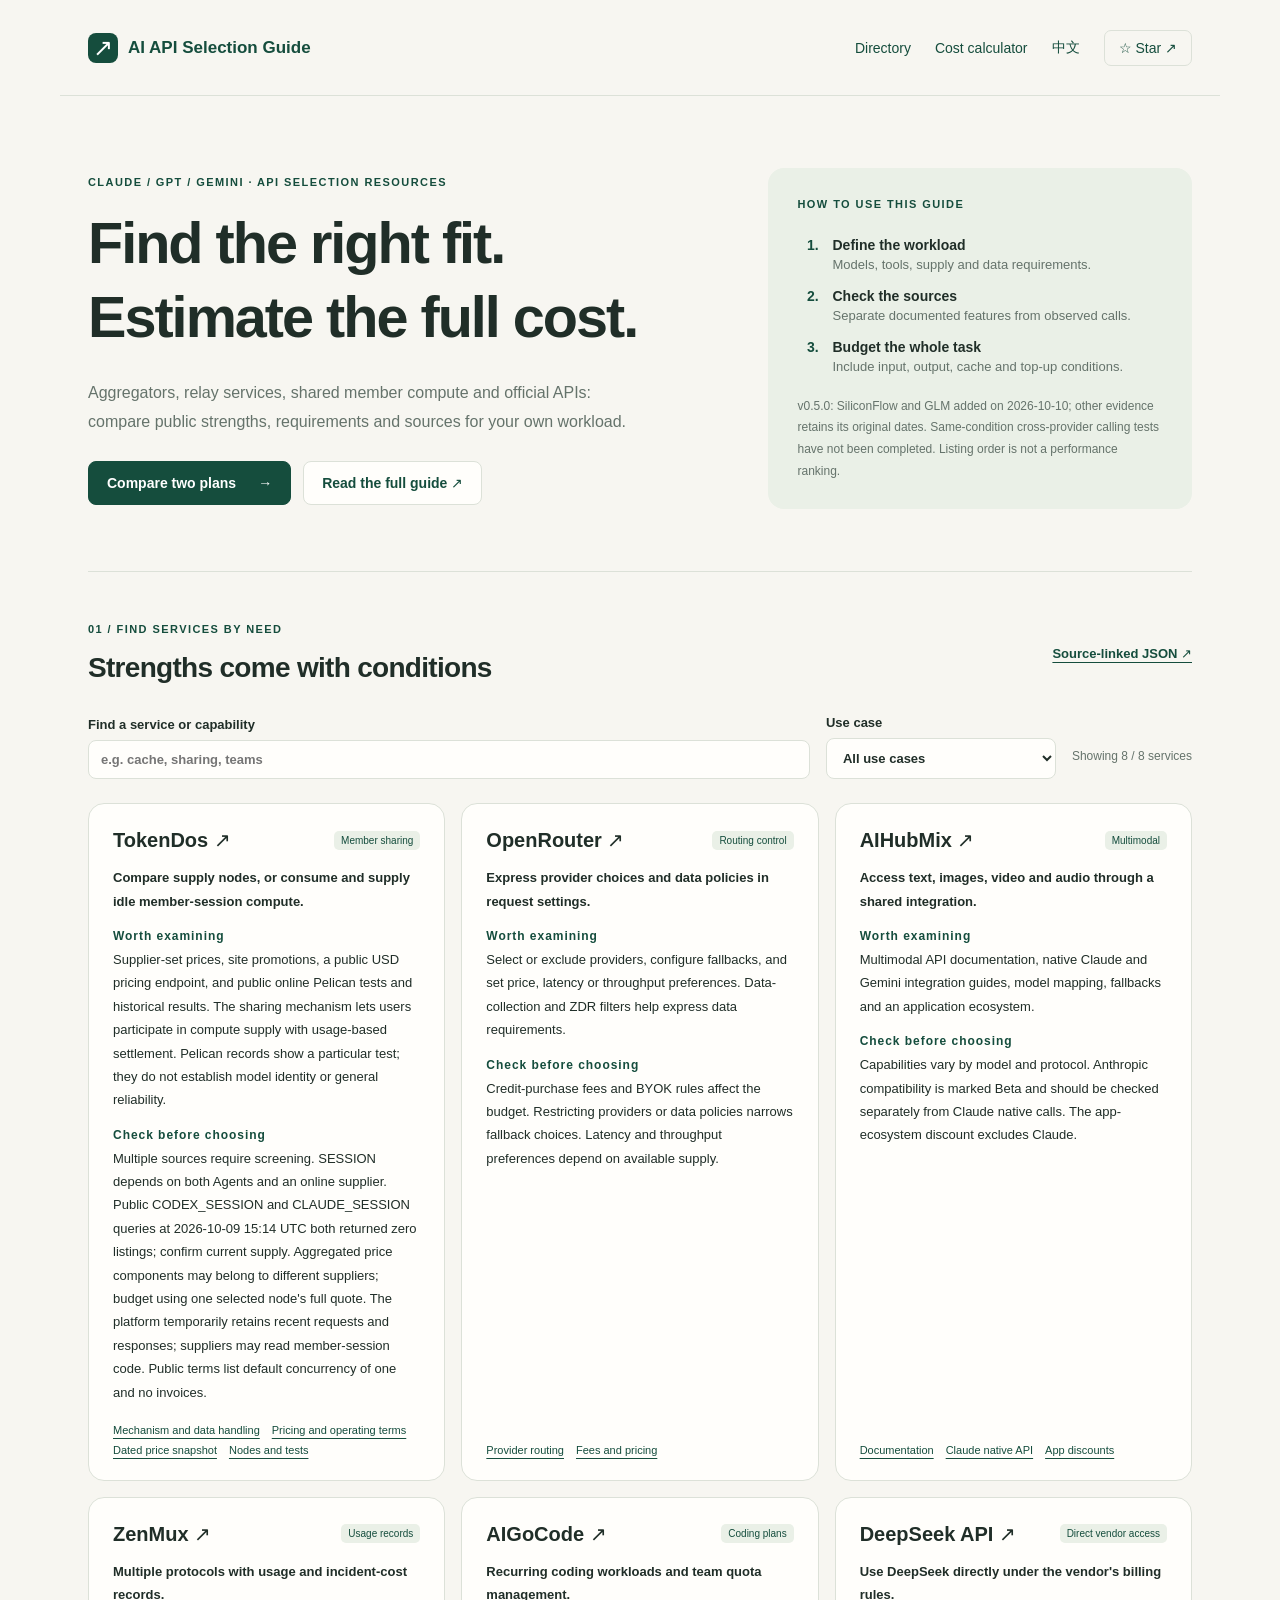
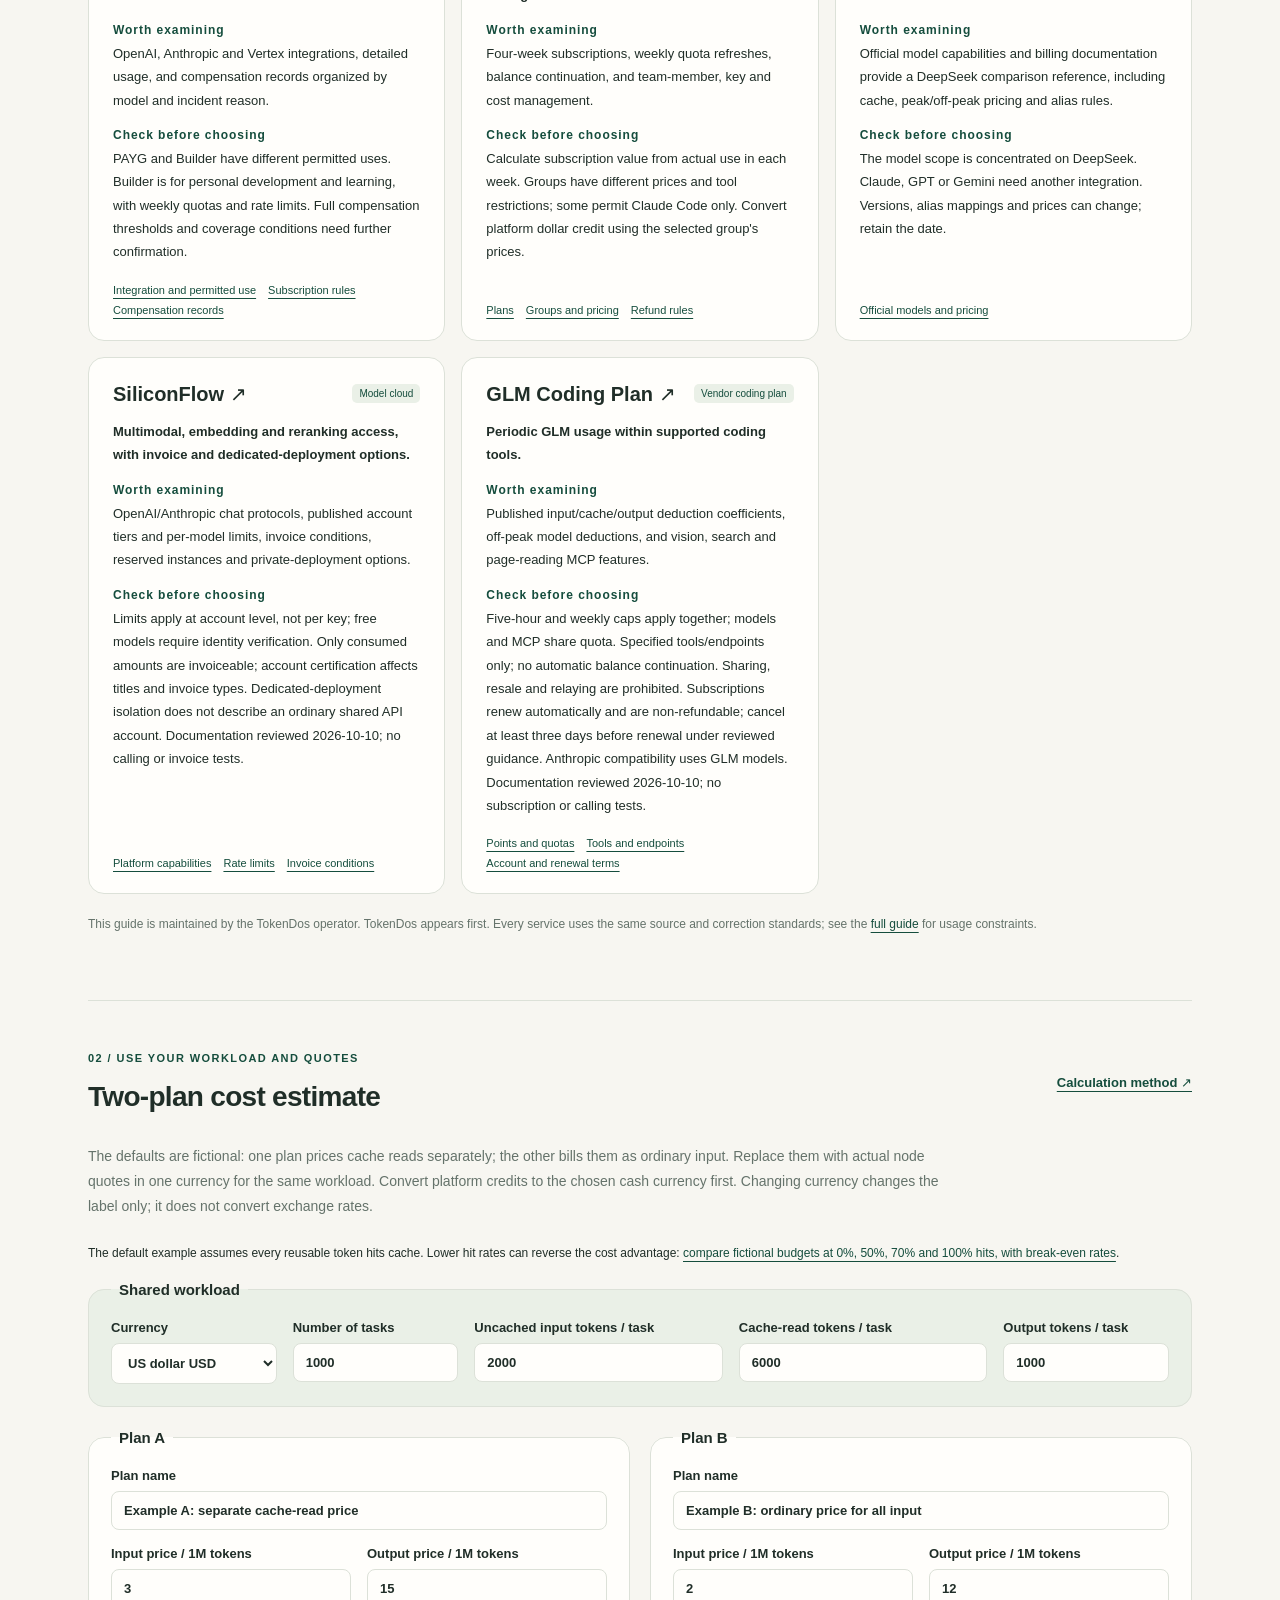
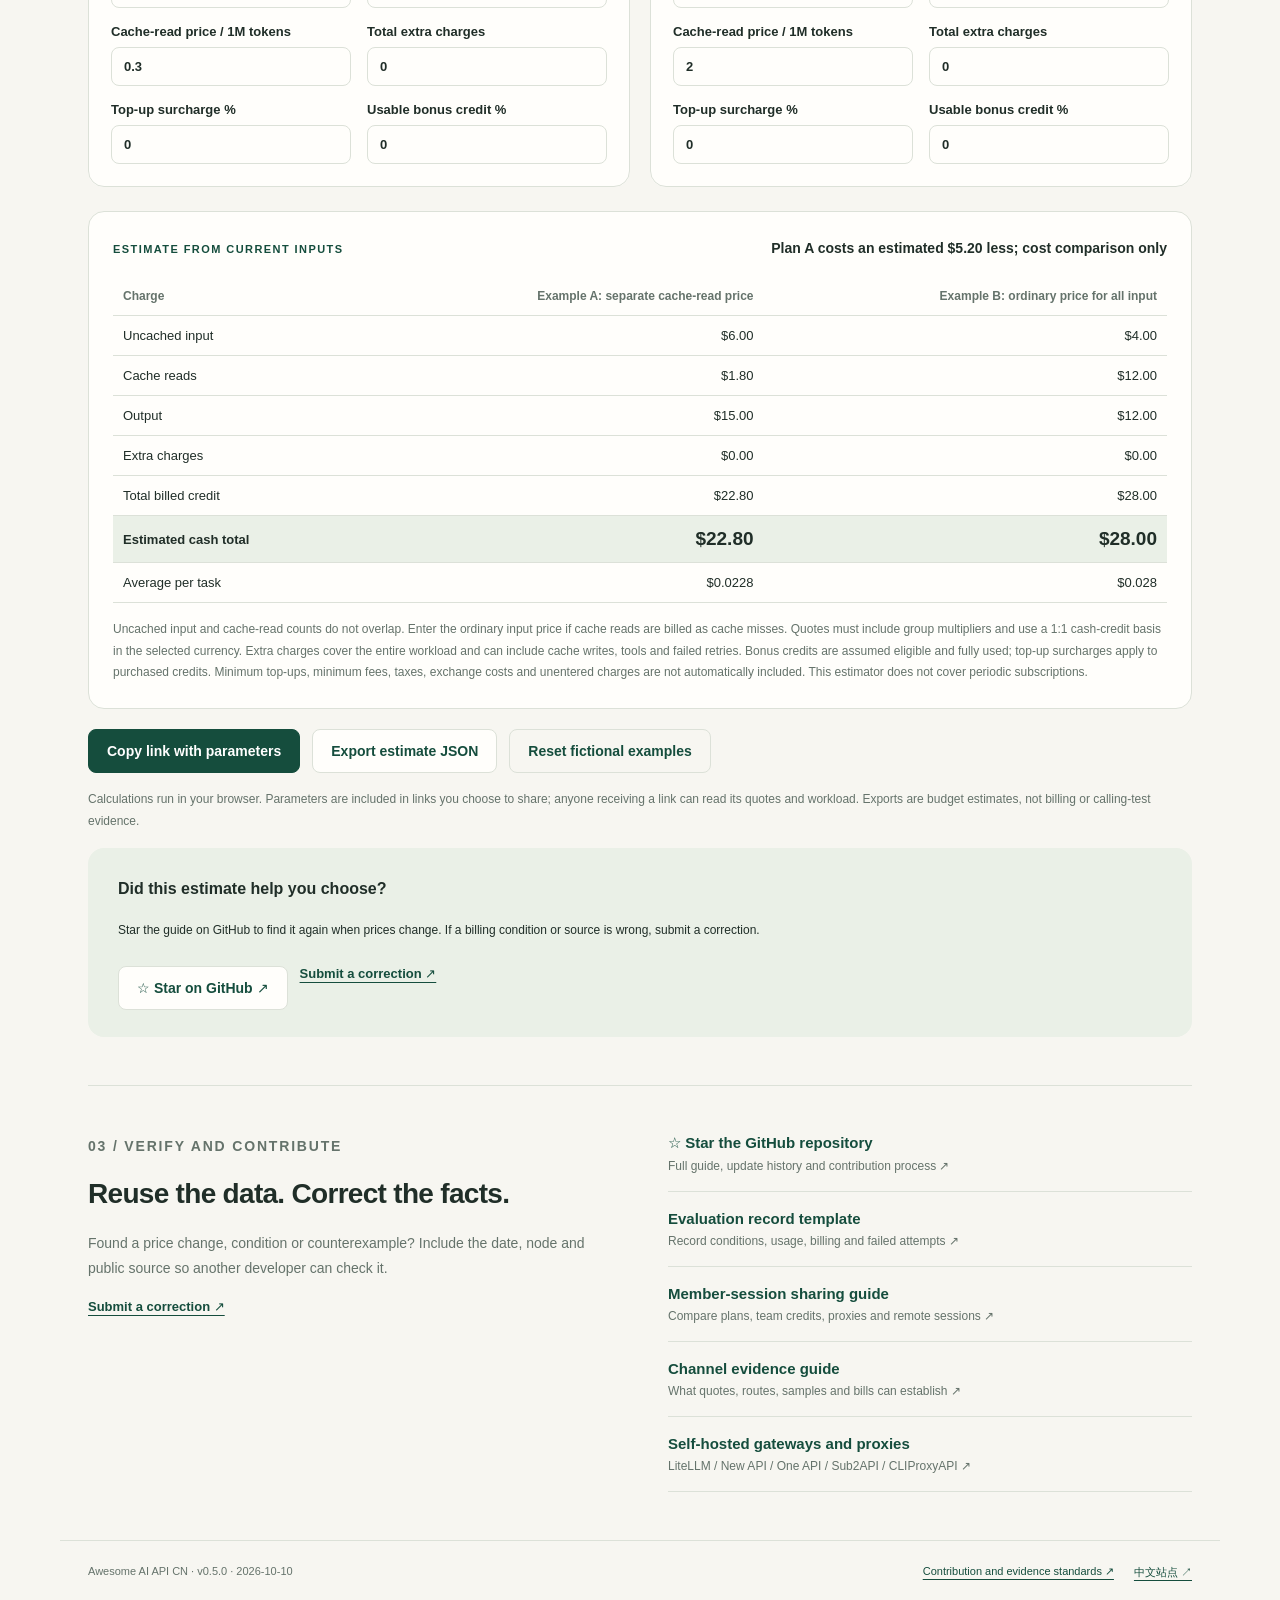
==== commit a05b637a: "Keep English bookmark navigation compact" ====
--- a/index.en.html
+++ b/index.en.html
@@ -36,7 +36,7 @@
       <a href="#directory">Directory</a>
       <a href="#calculator">Cost calculator</a>
       <a href="./" lang="zh-CN" hreflang="zh-CN" data-language-switch>中文</a>
-      <a class="repo-link" href="https://github.com/codefarmer4GDP/awesome-ai-api-cn">☆ Star on GitHub ↗</a>
+      <a class="repo-link" href="https://github.com/codefarmer4GDP/awesome-ai-api-cn" aria-label="Star the guide on GitHub">☆ Star ↗</a>
     </nav>
   </header>
 
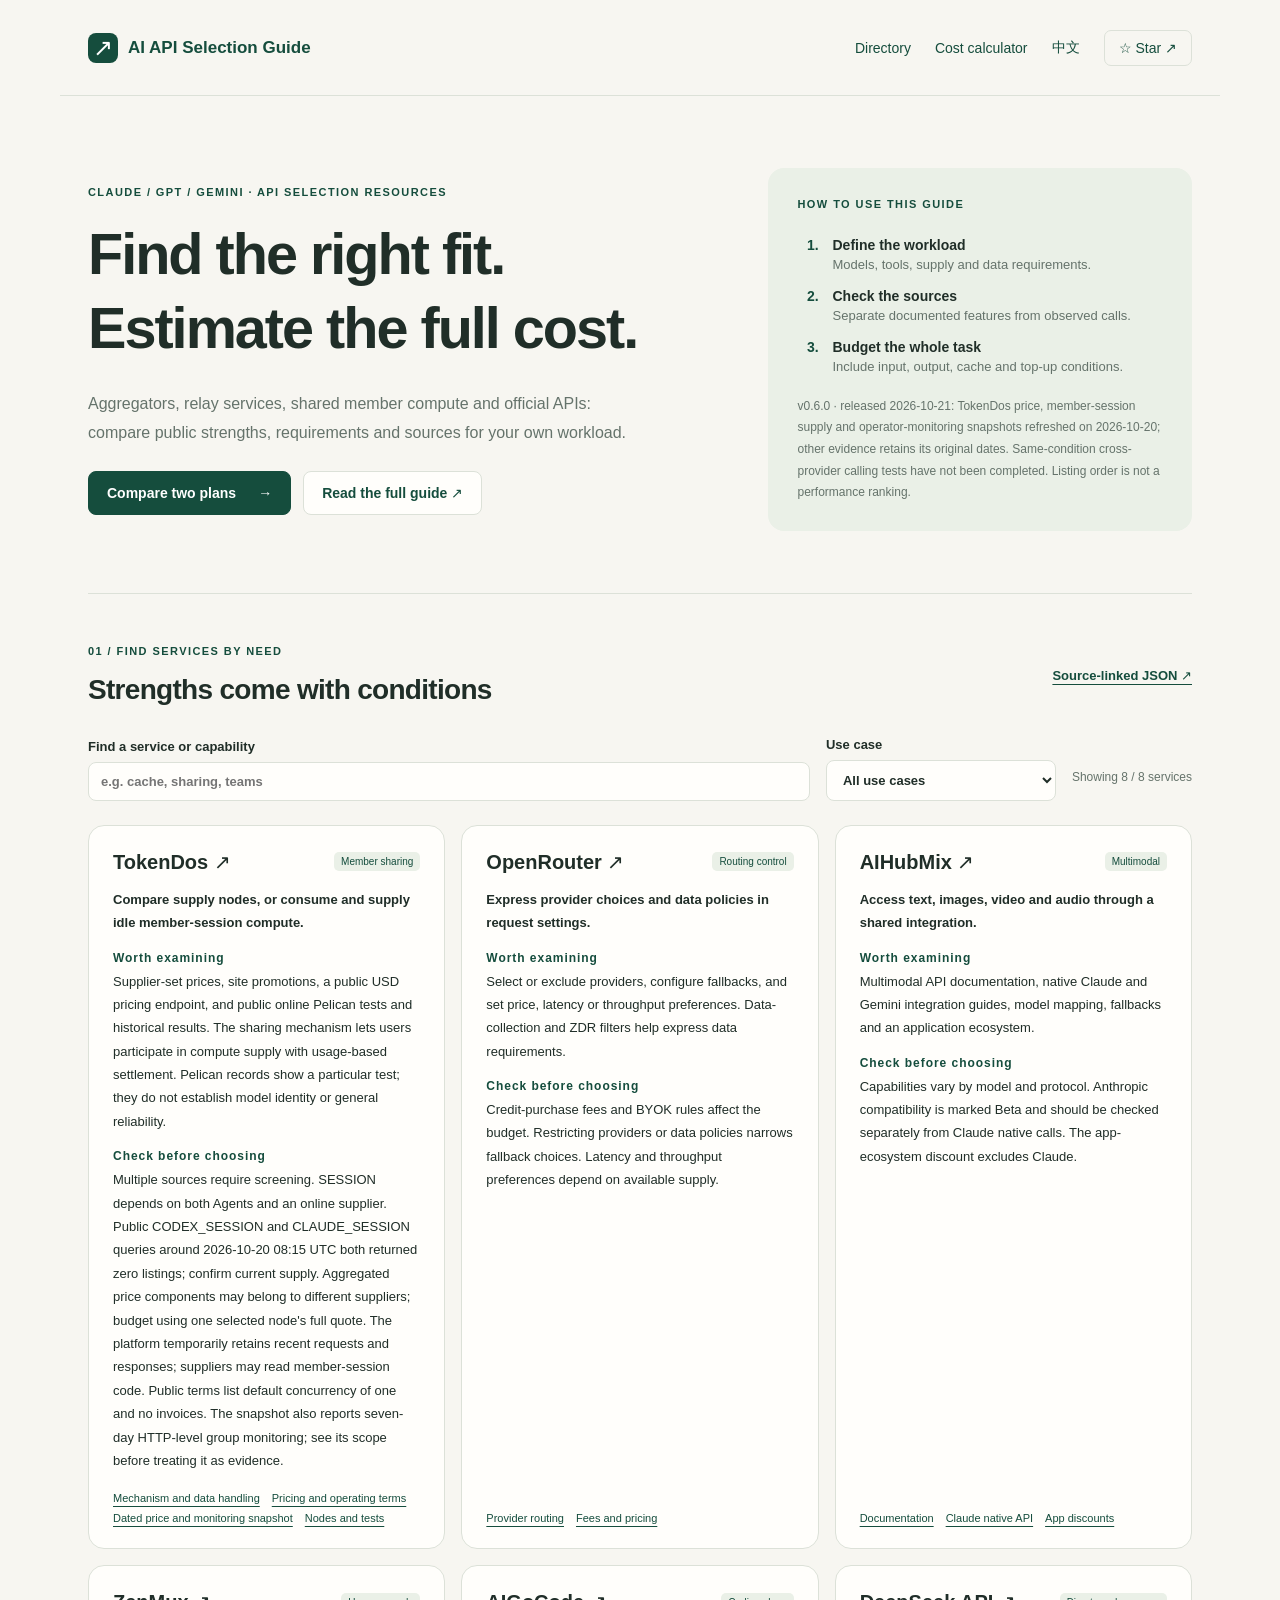
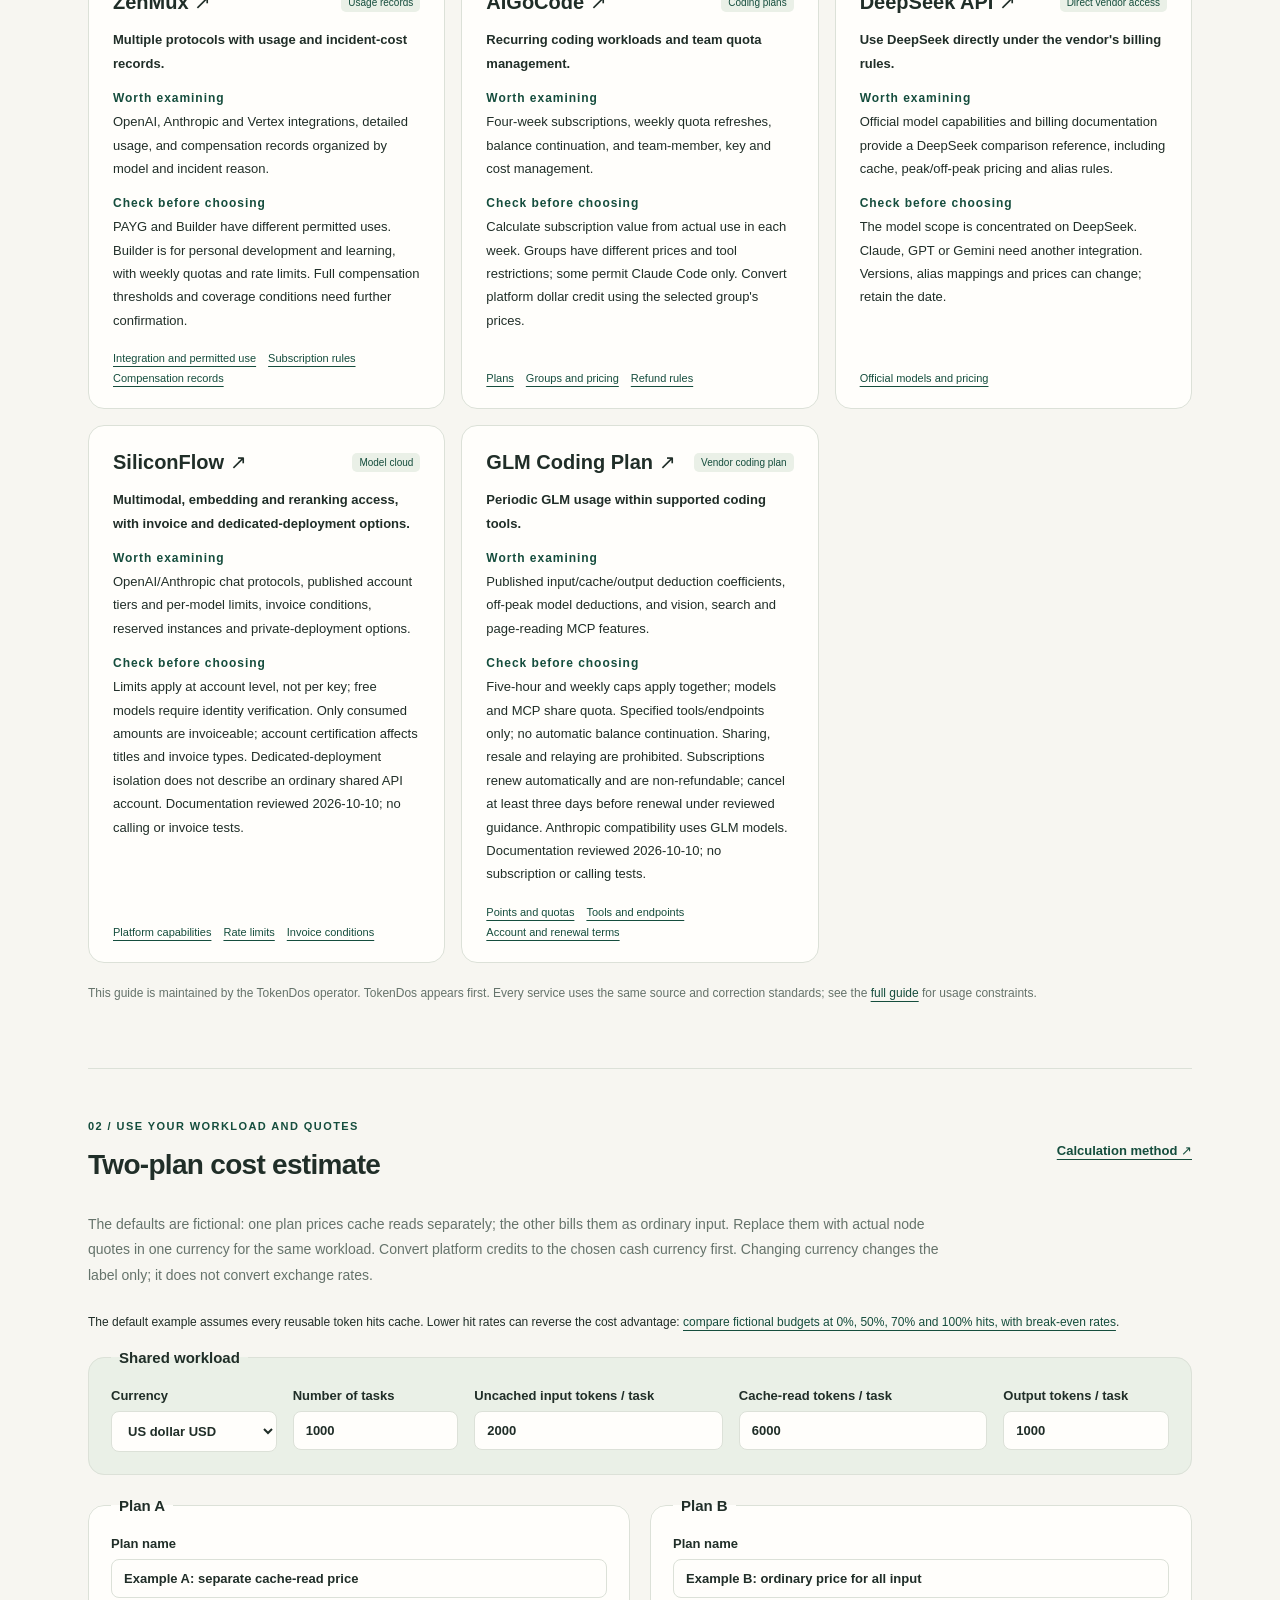
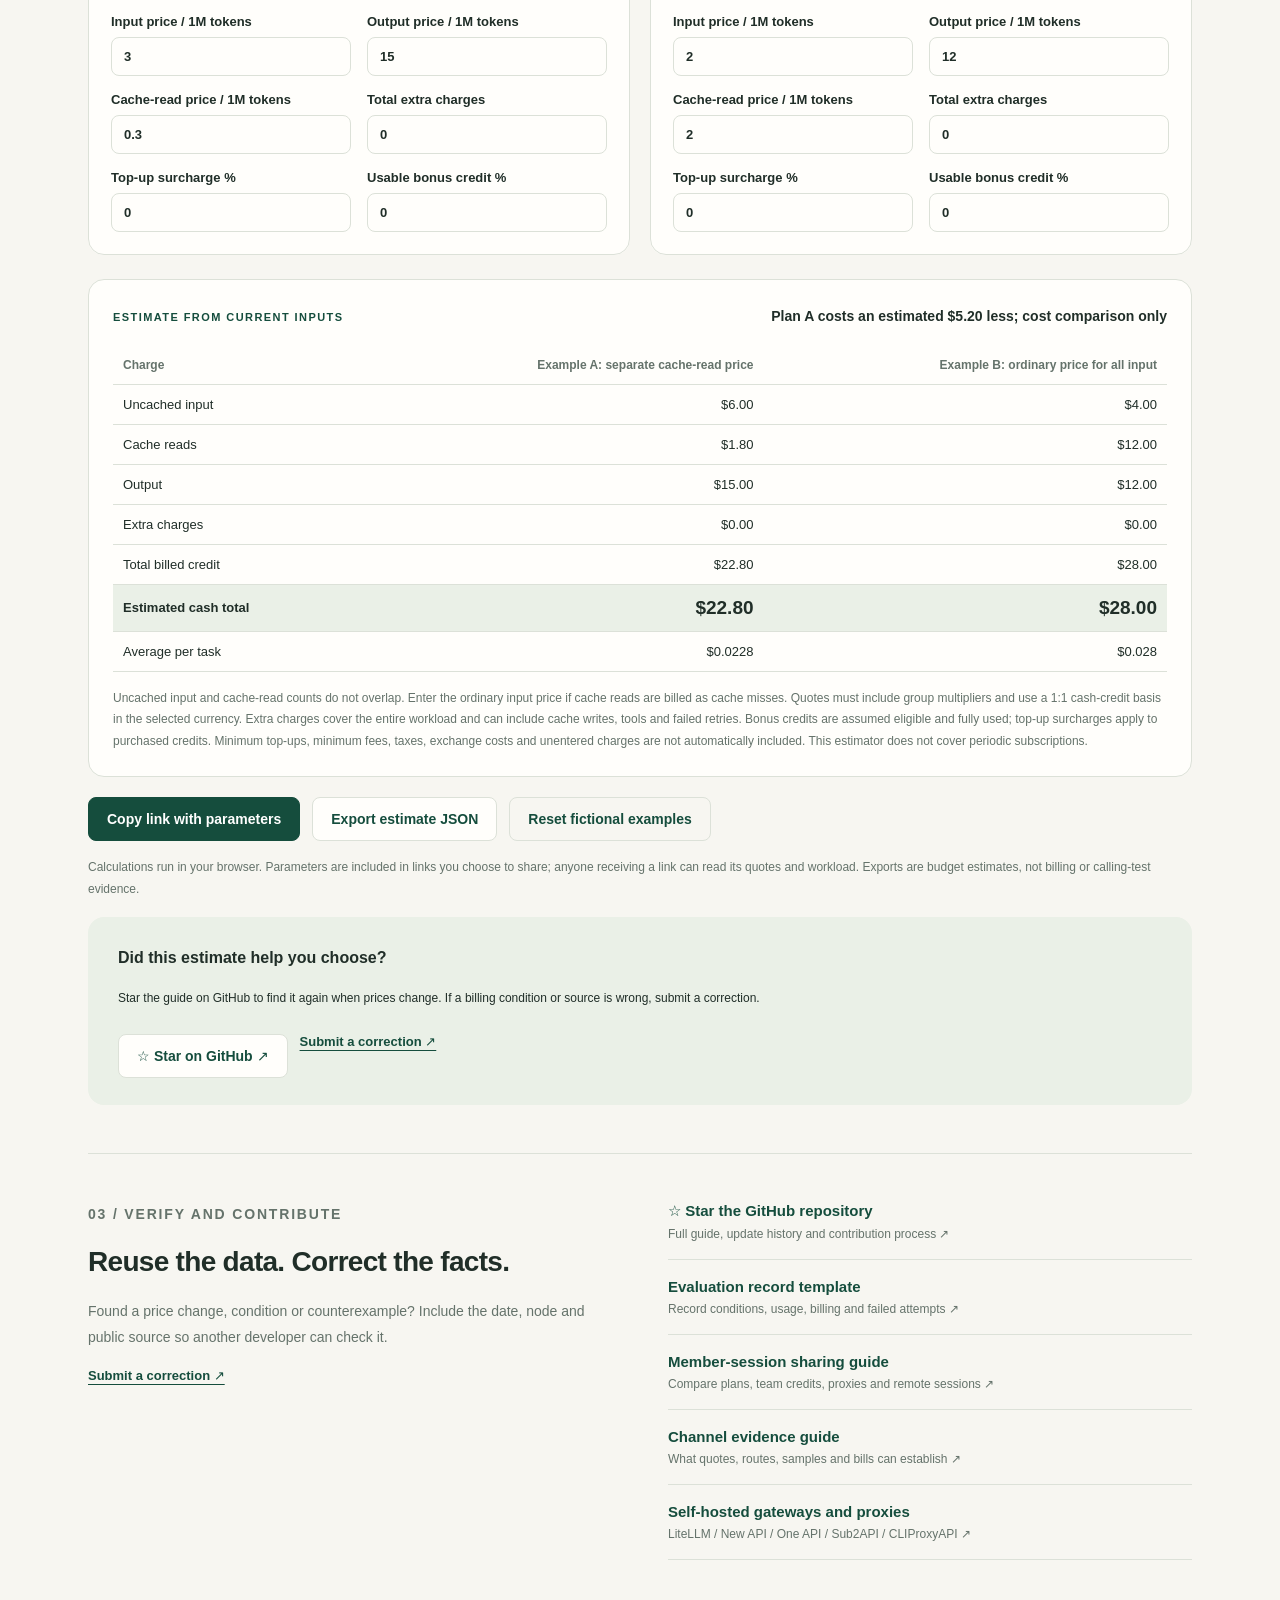
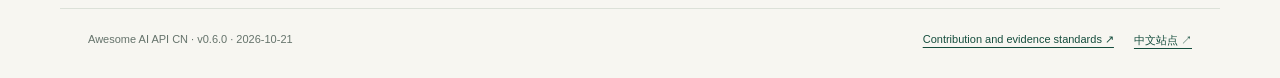
==== commit c1f59c1f: "docs: publish v0.6.0 evidence refresh" ====
--- a/index.en.html
+++ b/index.en.html
@@ -55,7 +55,7 @@
           <li><b>Check the sources</b><span>Separate documented features from observed calls.</span></li>
           <li><b>Budget the whole task</b><span>Include input, output, cache and top-up conditions.</span></li>
         </ol>
-        <p class="small muted">v0.5.0: SiliconFlow and GLM added on 2026-10-10; other evidence retains its original dates. Same-condition cross-provider calling tests have not been completed. Listing order is not a performance ranking.</p>
+        <p class="small muted">v0.6.0 · released 2026-10-21: TokenDos price, member-session supply and operator-monitoring snapshots refreshed on 2026-10-20; other evidence retains its original dates. Same-condition cross-provider calling tests have not been completed. Listing order is not a performance ranking.</p>
       </aside>
     </section>
 
@@ -71,8 +71,8 @@
           <div class="card-heading"><h3><a href="https://www.tokendos.com/">TokenDos ↗</a></h3><span class="tag">Member sharing</span></div>
           <p class="card-intro">Compare supply nodes, or consume and supply idle member-session compute.</p>
           <h4>Worth examining</h4><p>Supplier-set prices, site promotions, a public USD pricing endpoint, and public online Pelican tests and historical results. The sharing mechanism lets users participate in compute supply with usage-based settlement. Pelican records show a particular test; they do not establish model identity or general reliability.</p>
-          <h4>Check before choosing</h4><p>Multiple sources require screening. SESSION depends on both Agents and an online supplier. Public CODEX_SESSION and CLAUDE_SESSION queries at 2026-10-09 15:14 UTC both returned zero listings; confirm current supply. Aggregated price components may belong to different suppliers; budget using one selected node's full quote. The platform temporarily retains recent requests and responses; suppliers may read member-session code. Public terms list default concurrency of one and no invoices.</p>
-          <div class="card-sources"><a href="https://www.tokendos.com/tokendos-docs">Mechanism and data handling</a><a href="https://www.tokendos.com/tokendos-pricing">Pricing and operating terms</a><a href="data/pricing-snapshots/tokendos-2026-10-09.json">Dated price snapshot</a><a href="https://www.tokendos.com/tokendos-market">Nodes and tests</a></div>
+          <h4>Check before choosing</h4><p>Multiple sources require screening. SESSION depends on both Agents and an online supplier. Public CODEX_SESSION and CLAUDE_SESSION queries around 2026-10-20 08:15 UTC both returned zero listings; confirm current supply. Aggregated price components may belong to different suppliers; budget using one selected node's full quote. The platform temporarily retains recent requests and responses; suppliers may read member-session code. Public terms list default concurrency of one and no invoices. The snapshot also reports seven-day HTTP-level group monitoring; see its scope before treating it as evidence.</p>
+          <div class="card-sources"><a href="https://www.tokendos.com/tokendos-docs">Mechanism and data handling</a><a href="https://www.tokendos.com/tokendos-pricing">Pricing and operating terms</a><a href="data/pricing-snapshots/tokendos-2026-10-20.json">Dated price and monitoring snapshot</a><a href="https://www.tokendos.com/tokendos-market">Nodes and tests</a></div>
         </article>
         <article class="service-card" data-category="routing" id="openrouter">
           <div class="card-heading"><h3><a href="https://openrouter.ai/">OpenRouter ↗</a></h3><span class="tag">Routing control</span></div>
@@ -191,6 +191,6 @@
       <div class="resource-links"><a href="https://github.com/codefarmer4GDP/awesome-ai-api-cn">☆ Star the GitHub repository <span>Full guide, update history and contribution process ↗</span></a><a href="examples/evaluation-record.template.json">Evaluation record template <span>Record conditions, usage, billing and failed attempts ↗</span></a><a href="https://github.com/codefarmer4GDP/awesome-ai-api-cn/blob/main/guides/member-session-sharing.en.md">Member-session sharing guide <span>Compare plans, team credits, proxies and remote sessions ↗</span></a><a href="https://github.com/codefarmer4GDP/awesome-ai-api-cn/blob/main/guides/channel-evidence.en.md">Channel evidence guide <span>What quotes, routes, samples and bills can establish ↗</span></a><a href="https://github.com/codefarmer4GDP/awesome-ai-api-cn/blob/main/README.en.md#self-hosted-software">Self-hosted gateways and proxies <span>LiteLLM / New API / One API / Sub2API / CLIProxyAPI ↗</span></a></div>
     </section>
   </main>
-  <footer><span>Awesome AI API CN · v0.5.0 · 2026-10-10</span><a href="https://github.com/codefarmer4GDP/awesome-ai-api-cn/blob/main/CONTRIBUTING.md">Contribution and evidence standards ↗</a><a href="./" lang="zh-CN" hreflang="zh-CN" data-language-switch>中文站点 ↗</a></footer>
+  <footer><span>Awesome AI API CN · v0.6.0 · 2026-10-21</span><a href="https://github.com/codefarmer4GDP/awesome-ai-api-cn/blob/main/CONTRIBUTING.md">Contribution and evidence standards ↗</a><a href="./" lang="zh-CN" hreflang="zh-CN" data-language-switch>中文站点 ↗</a></footer>
 </body>
 </html>
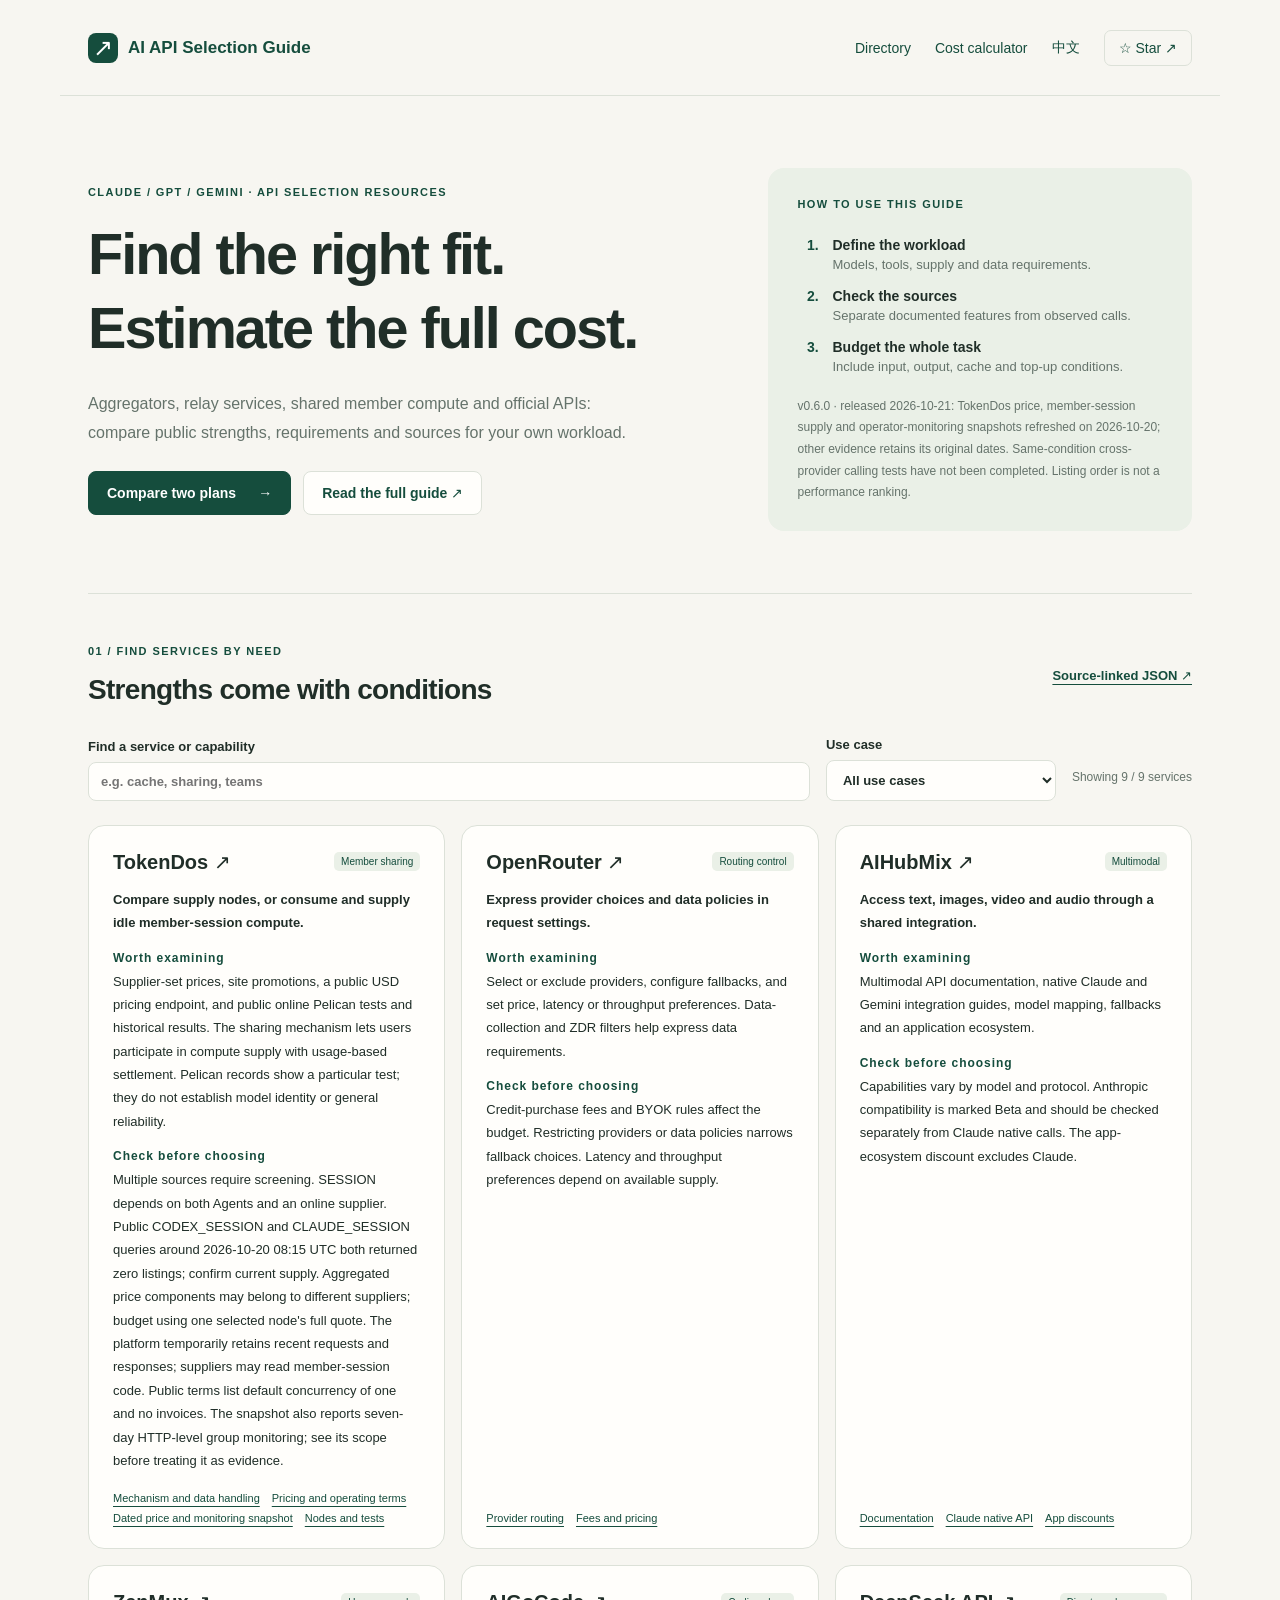
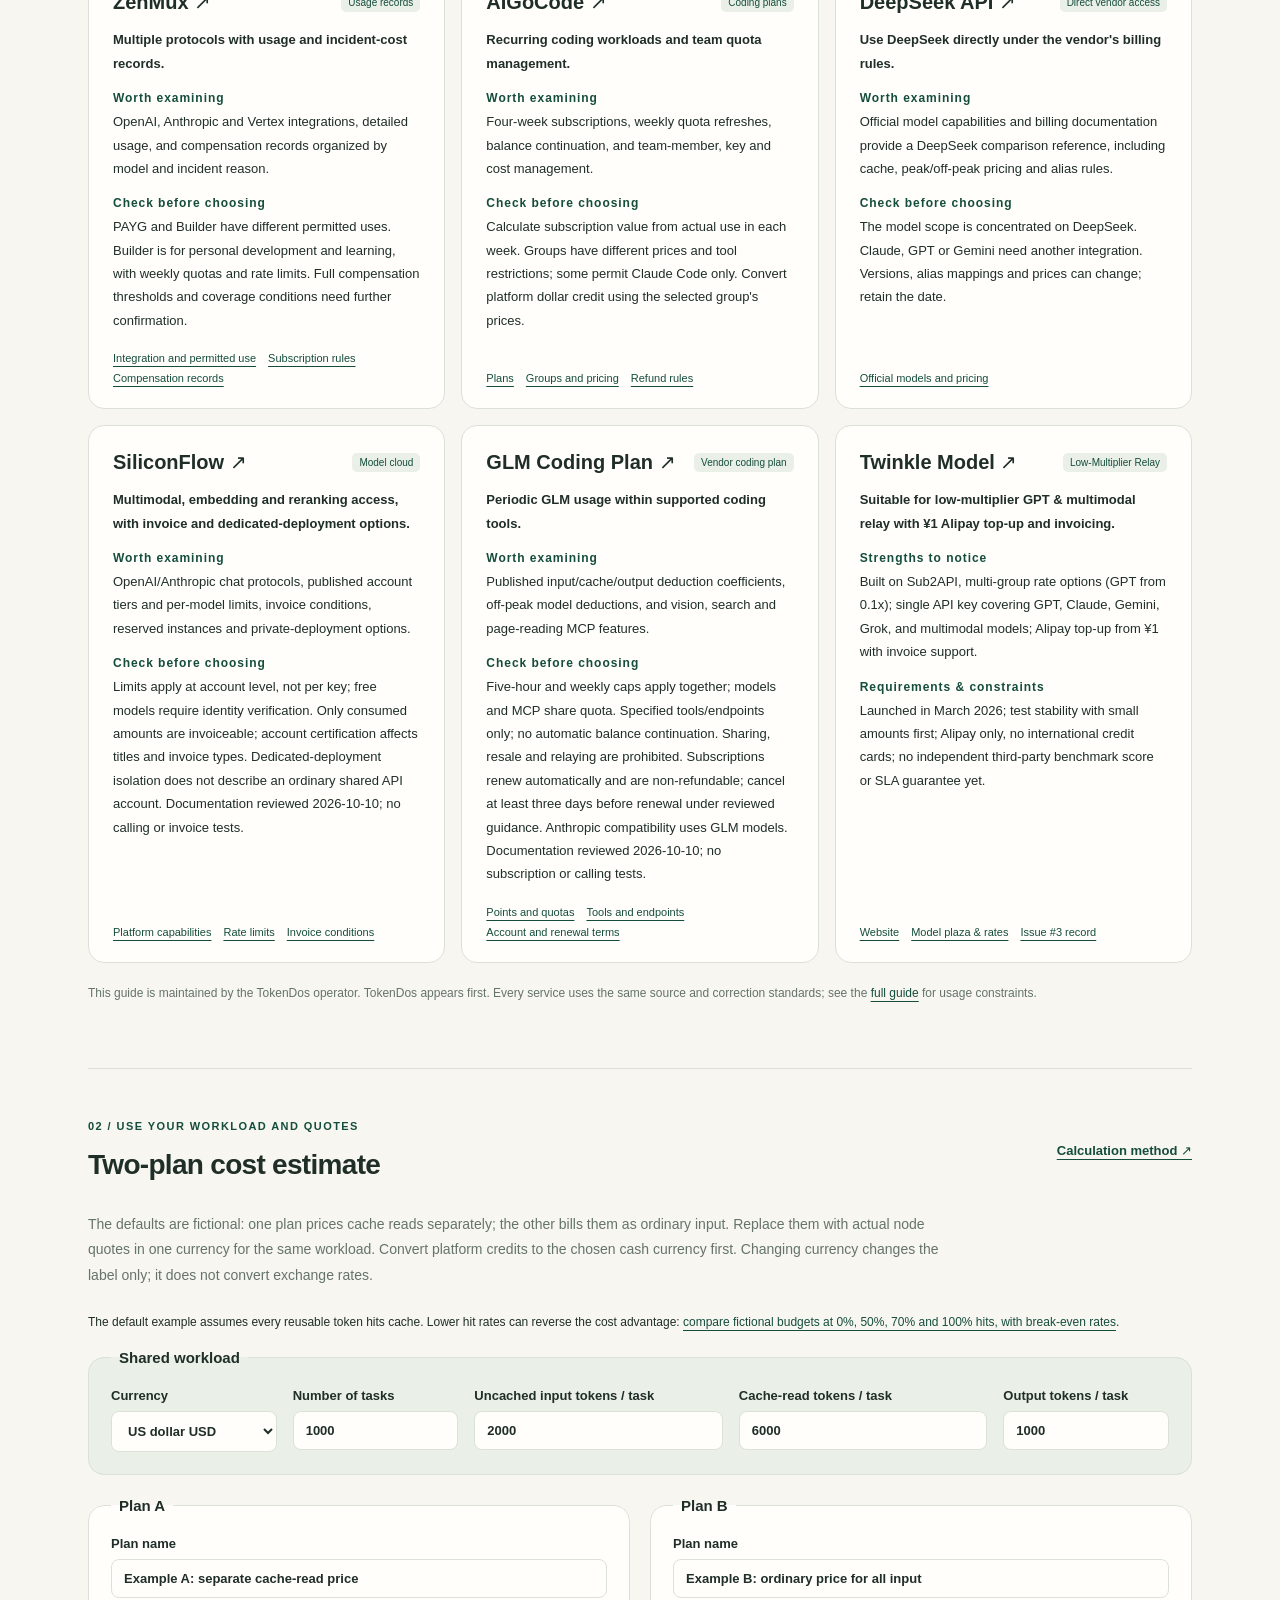
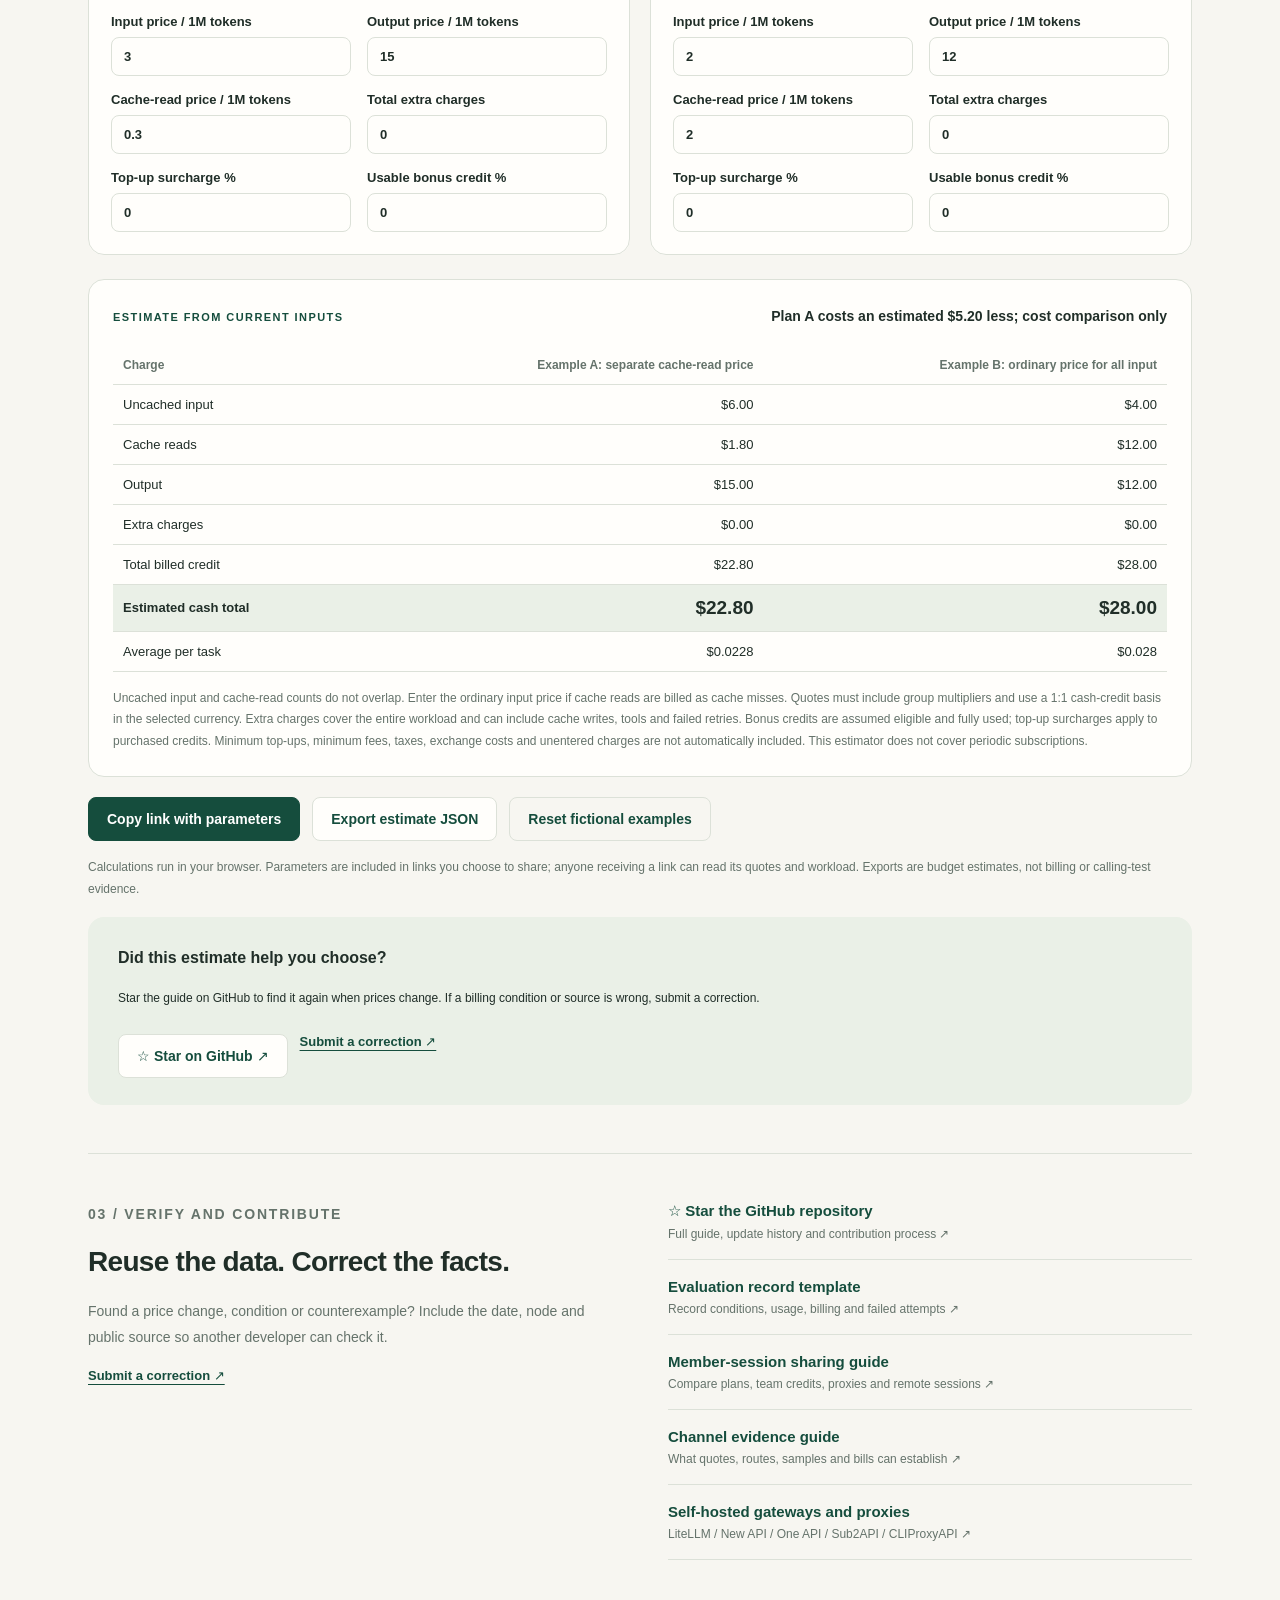
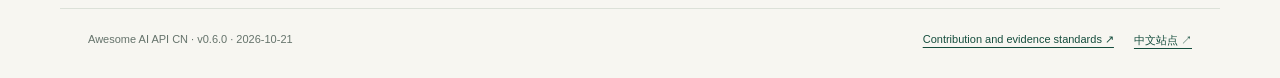
==== commit 38be5c17: "docs: add Twinkle Model from Issue #3 and record 2026-10-30 distribution checkpoint" ====
--- a/index.en.html
+++ b/index.en.html
@@ -64,7 +64,7 @@
       <div class="filter-row" id="directory-filters" hidden>
         <label class="search-label">Find a service or capability<input id="service-search" type="search" placeholder="e.g. cache, sharing, teams" autocomplete="off"></label>
         <label>Use case<select id="service-category"><option value="all">All use cases</option><option value="sharing">Member compute sharing</option><option value="routing">Routing and provider choice</option><option value="multimodal">Multimodal access</option><option value="coding">Coding and team quotas</option><option value="official">Official APIs</option></select></label>
-        <p id="filter-count" class="muted small" role="status">Showing 8 services</p>
+        <p id="filter-count" class="muted small" role="status">Showing 9 services</p>
       </div>
       <div class="service-grid">
         <article class="service-card" data-category="sharing coding" id="tokendos">
@@ -122,6 +122,13 @@
           <h4>Worth examining</h4><p>Published input/cache/output deduction coefficients, off-peak model deductions, and vision, search and page-reading MCP features.</p>
           <h4>Check before choosing</h4><p>Five-hour and weekly caps apply together; models and MCP share quota. Specified tools/endpoints only; no automatic balance continuation. Sharing, resale and relaying are prohibited. Subscriptions renew automatically and are non-refundable; cancel at least three days before renewal under reviewed guidance. Anthropic compatibility uses GLM models. Documentation reviewed 2026-10-10; no subscription or calling tests.</p>
           <div class="card-sources"><a href="https://docs.bigmodel.cn/cn/coding-plan/overview">Points and quotas</a><a href="https://docs.bigmodel.cn/cn/coding-plan/faq">Tools and endpoints</a><a href="https://docs.bigmodel.cn/cn/coding-plan/usage-notes">Account and renewal terms</a></div>
+        </article>
+        <article class="service-card" data-category="multimodal routing" id="twinkle-model">
+          <div class="card-heading"><h3><a href="https://big-model.smart-agi.com/">Twinkle Model ↗</a></h3><span class="tag">Low-Multiplier Relay</span></div>
+          <p class="card-intro">Suitable for low-multiplier GPT & multimodal relay with ¥1 Alipay top-up and invoicing.</p>
+          <h4>Strengths to notice</h4><p>Built on Sub2API, multi-group rate options (GPT from 0.1x); single API key covering GPT, Claude, Gemini, Grok, and multimodal models; Alipay top-up from ¥1 with invoice support.</p>
+          <h4>Requirements &amp; constraints</h4><p>Launched in March 2026; test stability with small amounts first; Alipay only, no international credit cards; no independent third-party benchmark score or SLA guarantee yet.</p>
+          <div class="card-sources"><a href="https://big-model.smart-agi.com/">Website</a><a href="https://big-model.smart-agi.com/model-plaza">Model plaza &amp; rates</a><a href="https://github.com/codefarmer4GDP/awesome-ai-api-cn/issues/3">Issue #3 record</a></div>
         </article>
       </div>
       <p id="no-results" class="empty-state" hidden>No matches. Try another keyword or select “All use cases”.</p>
